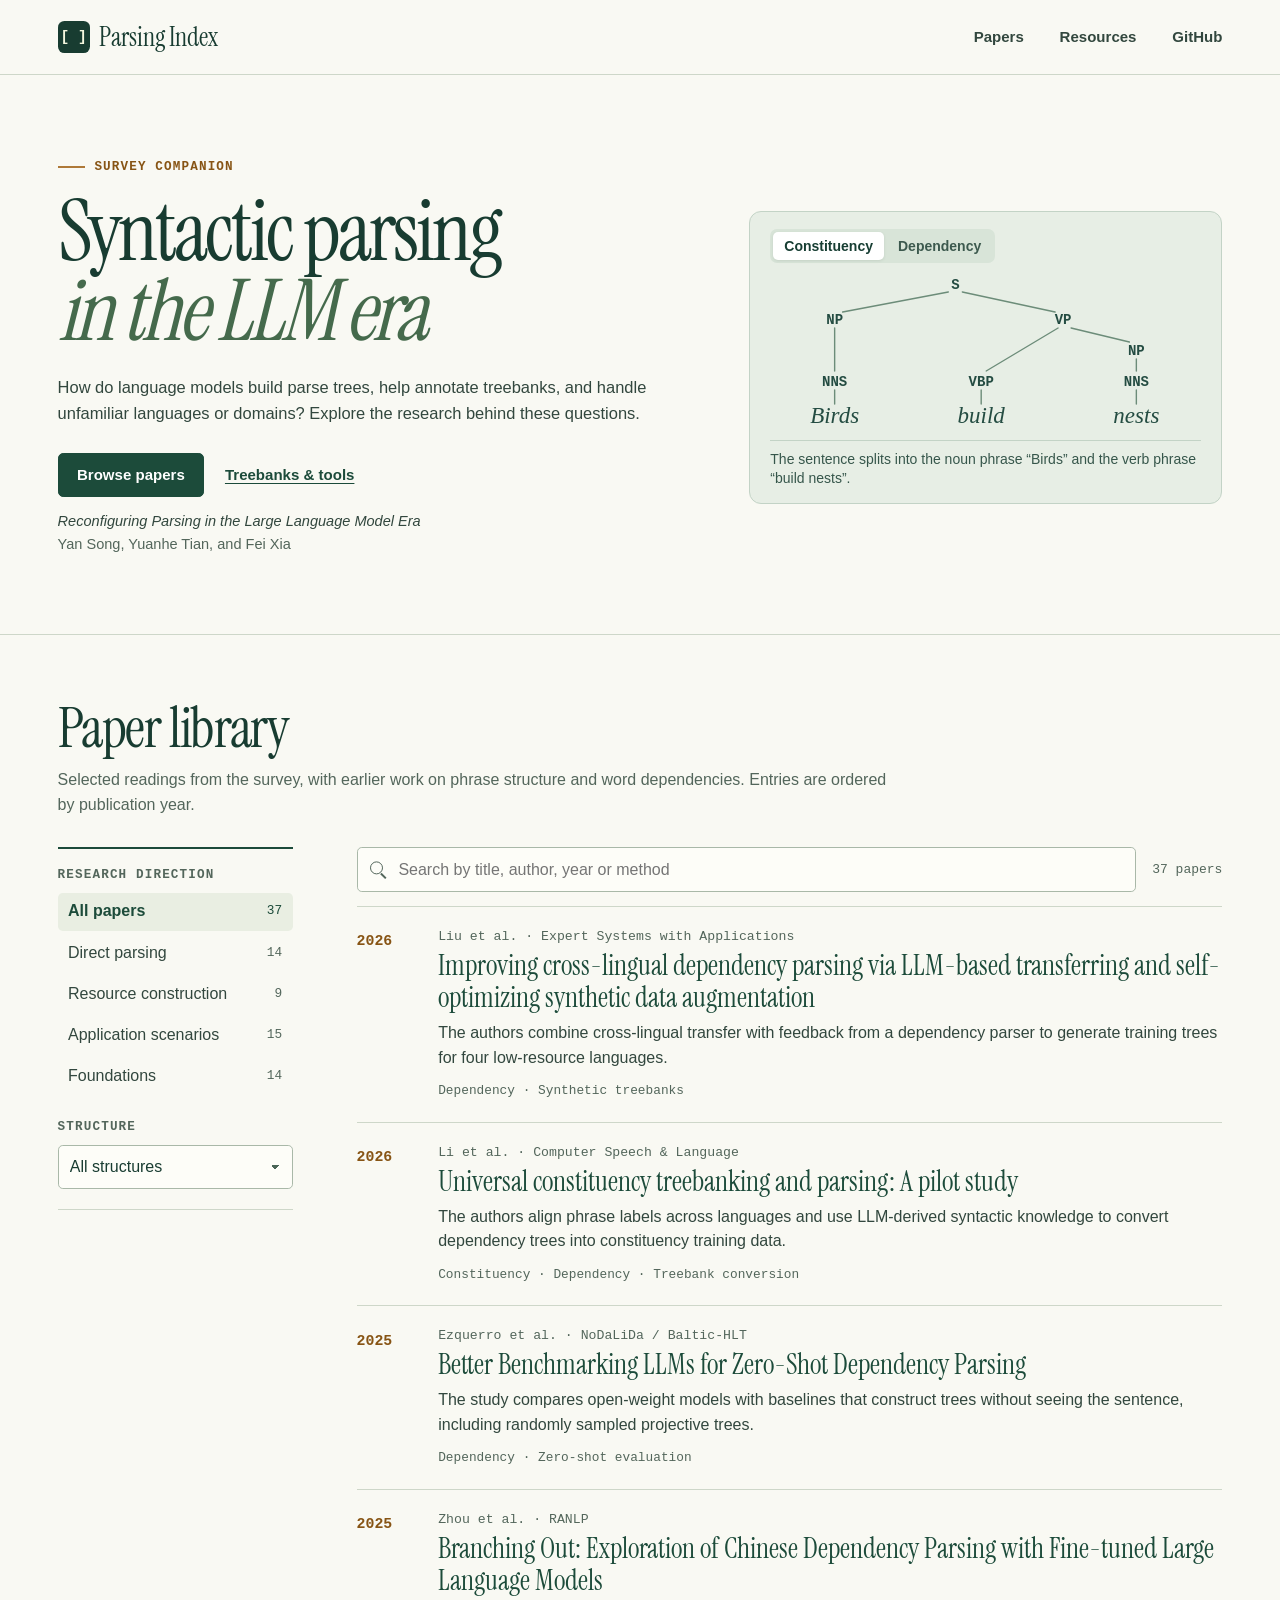
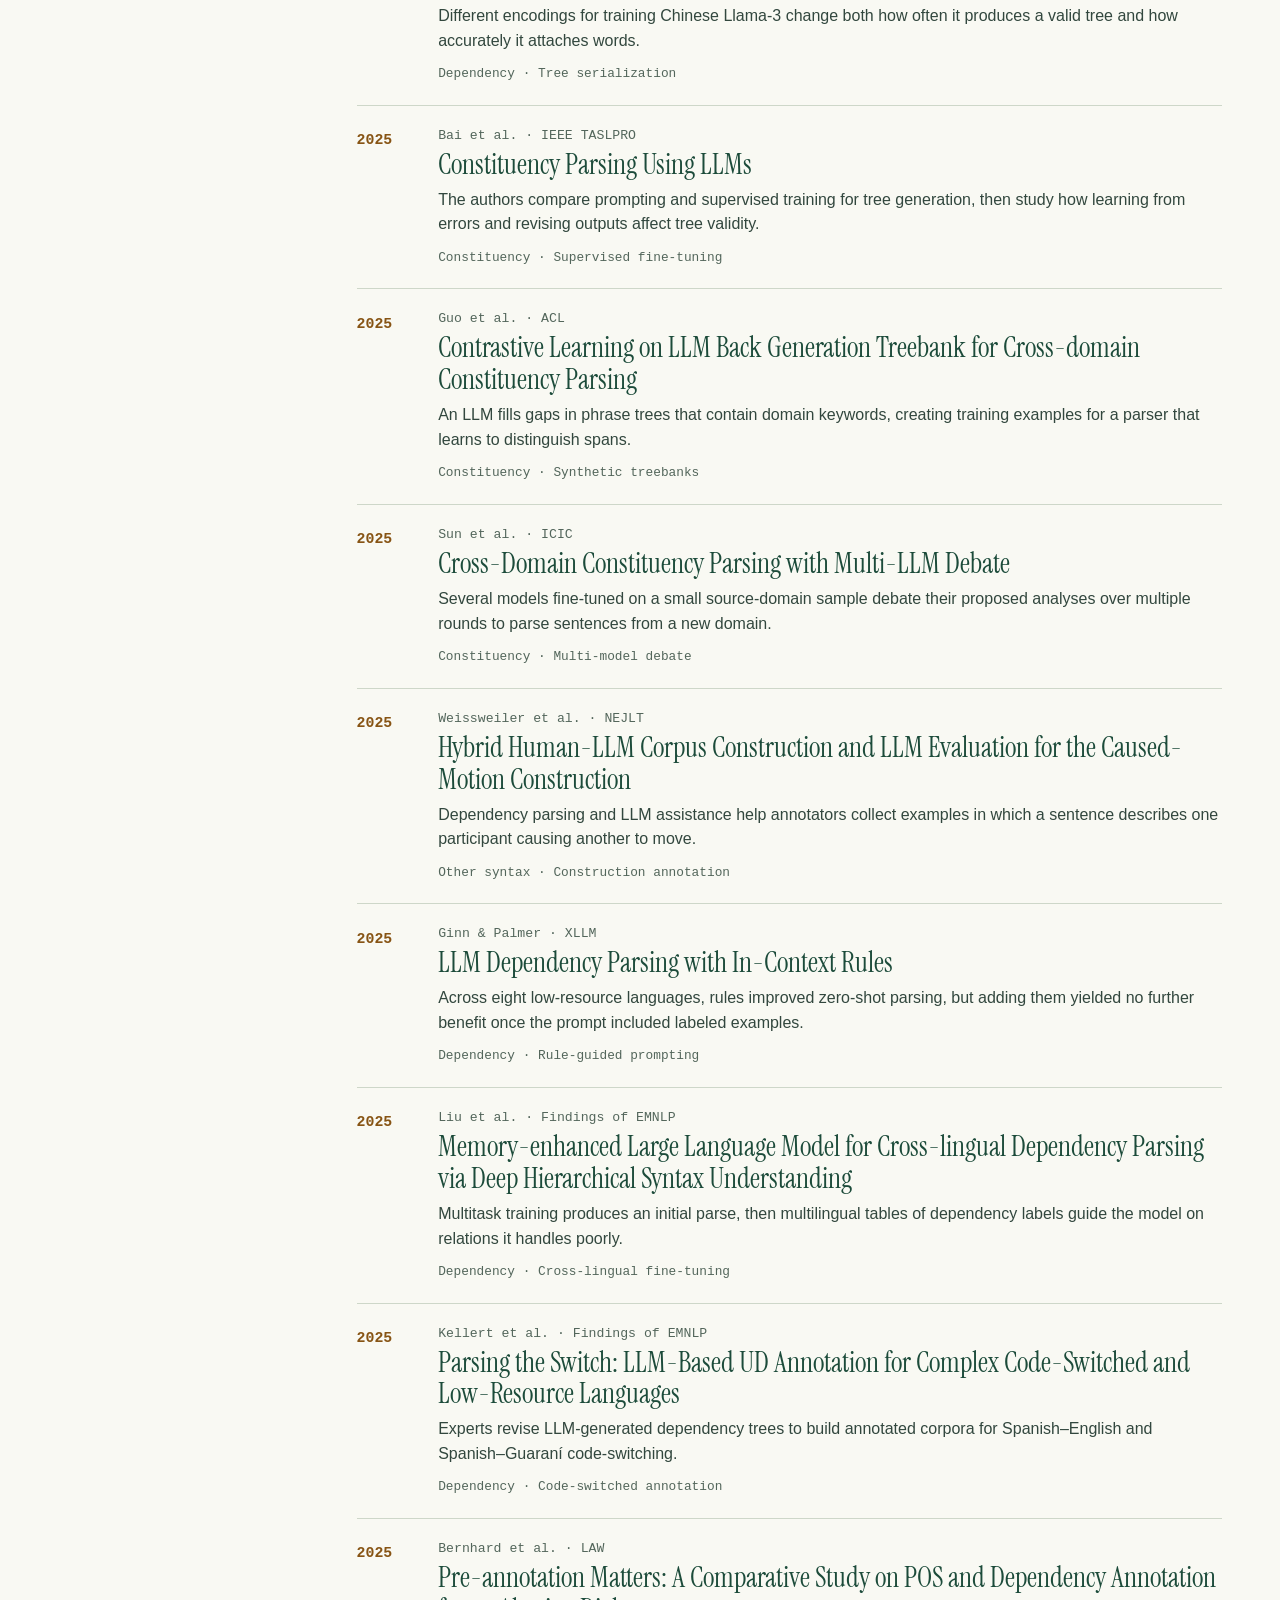
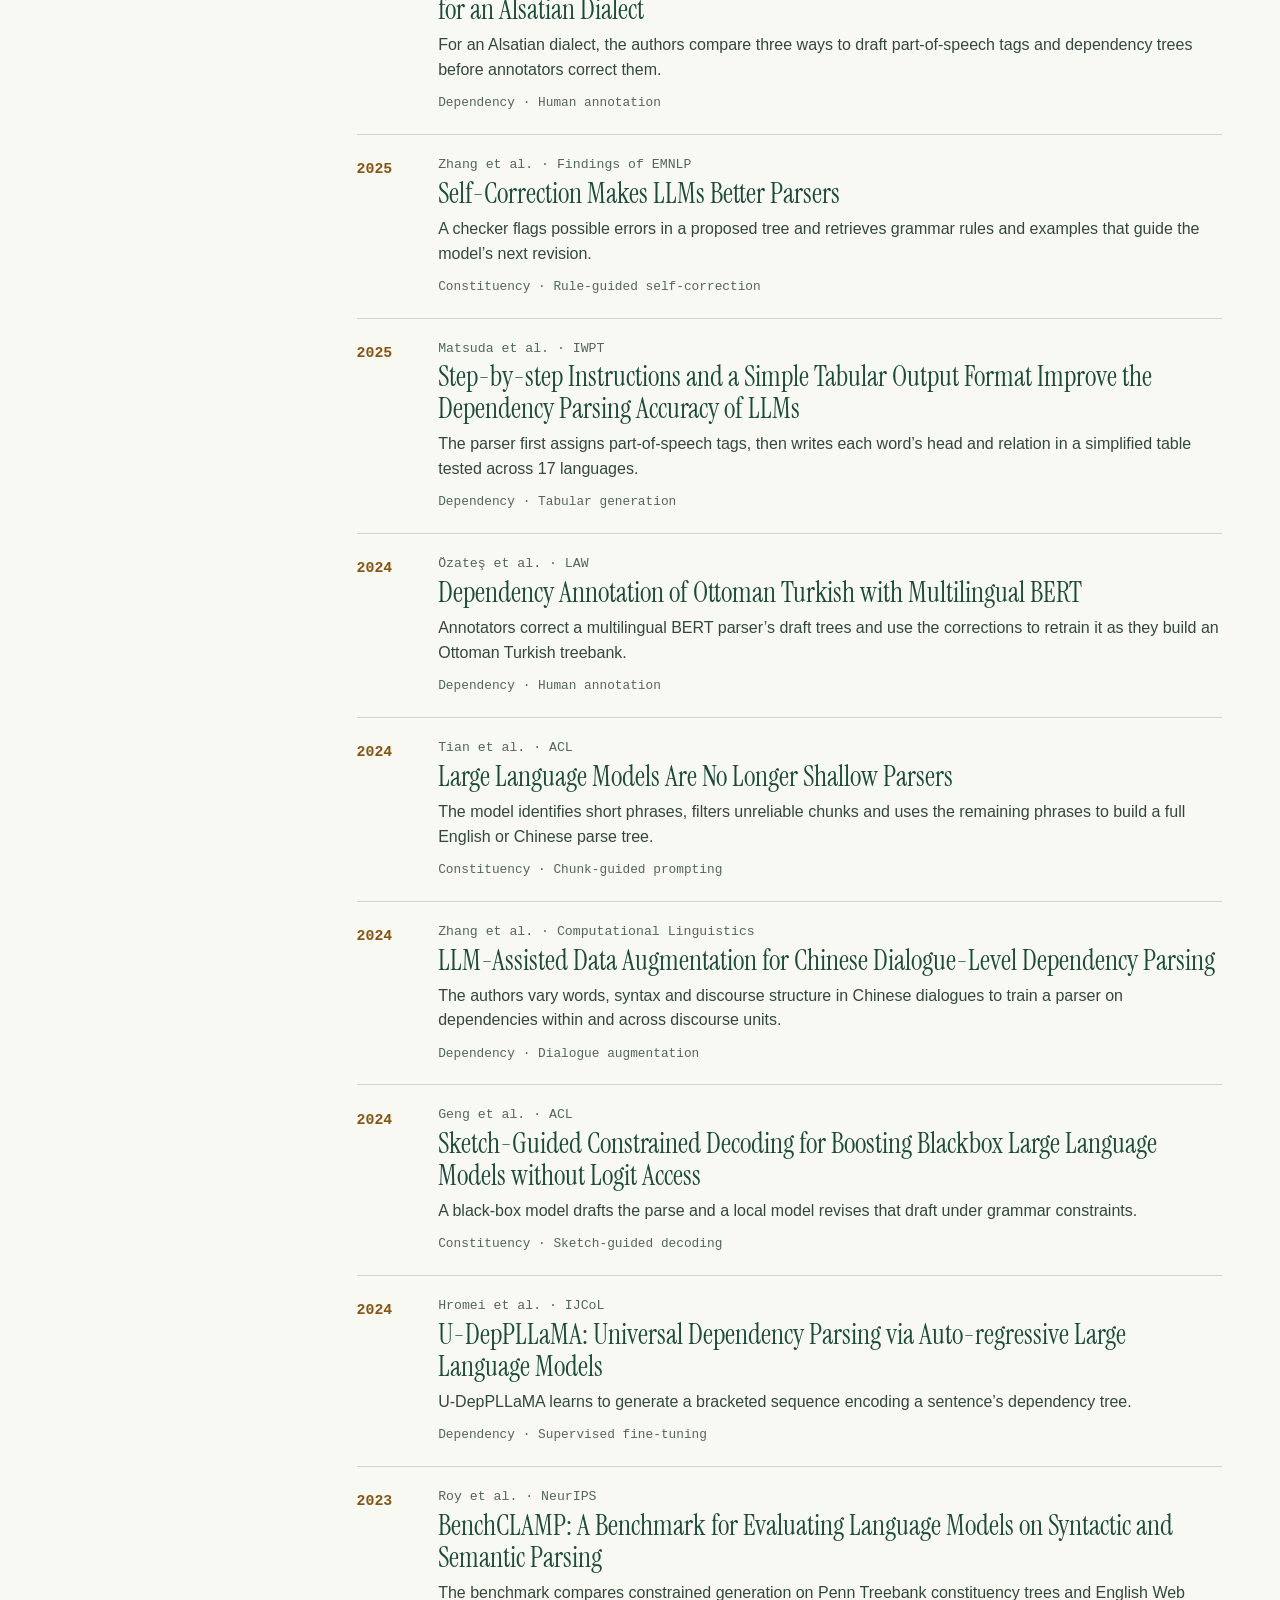
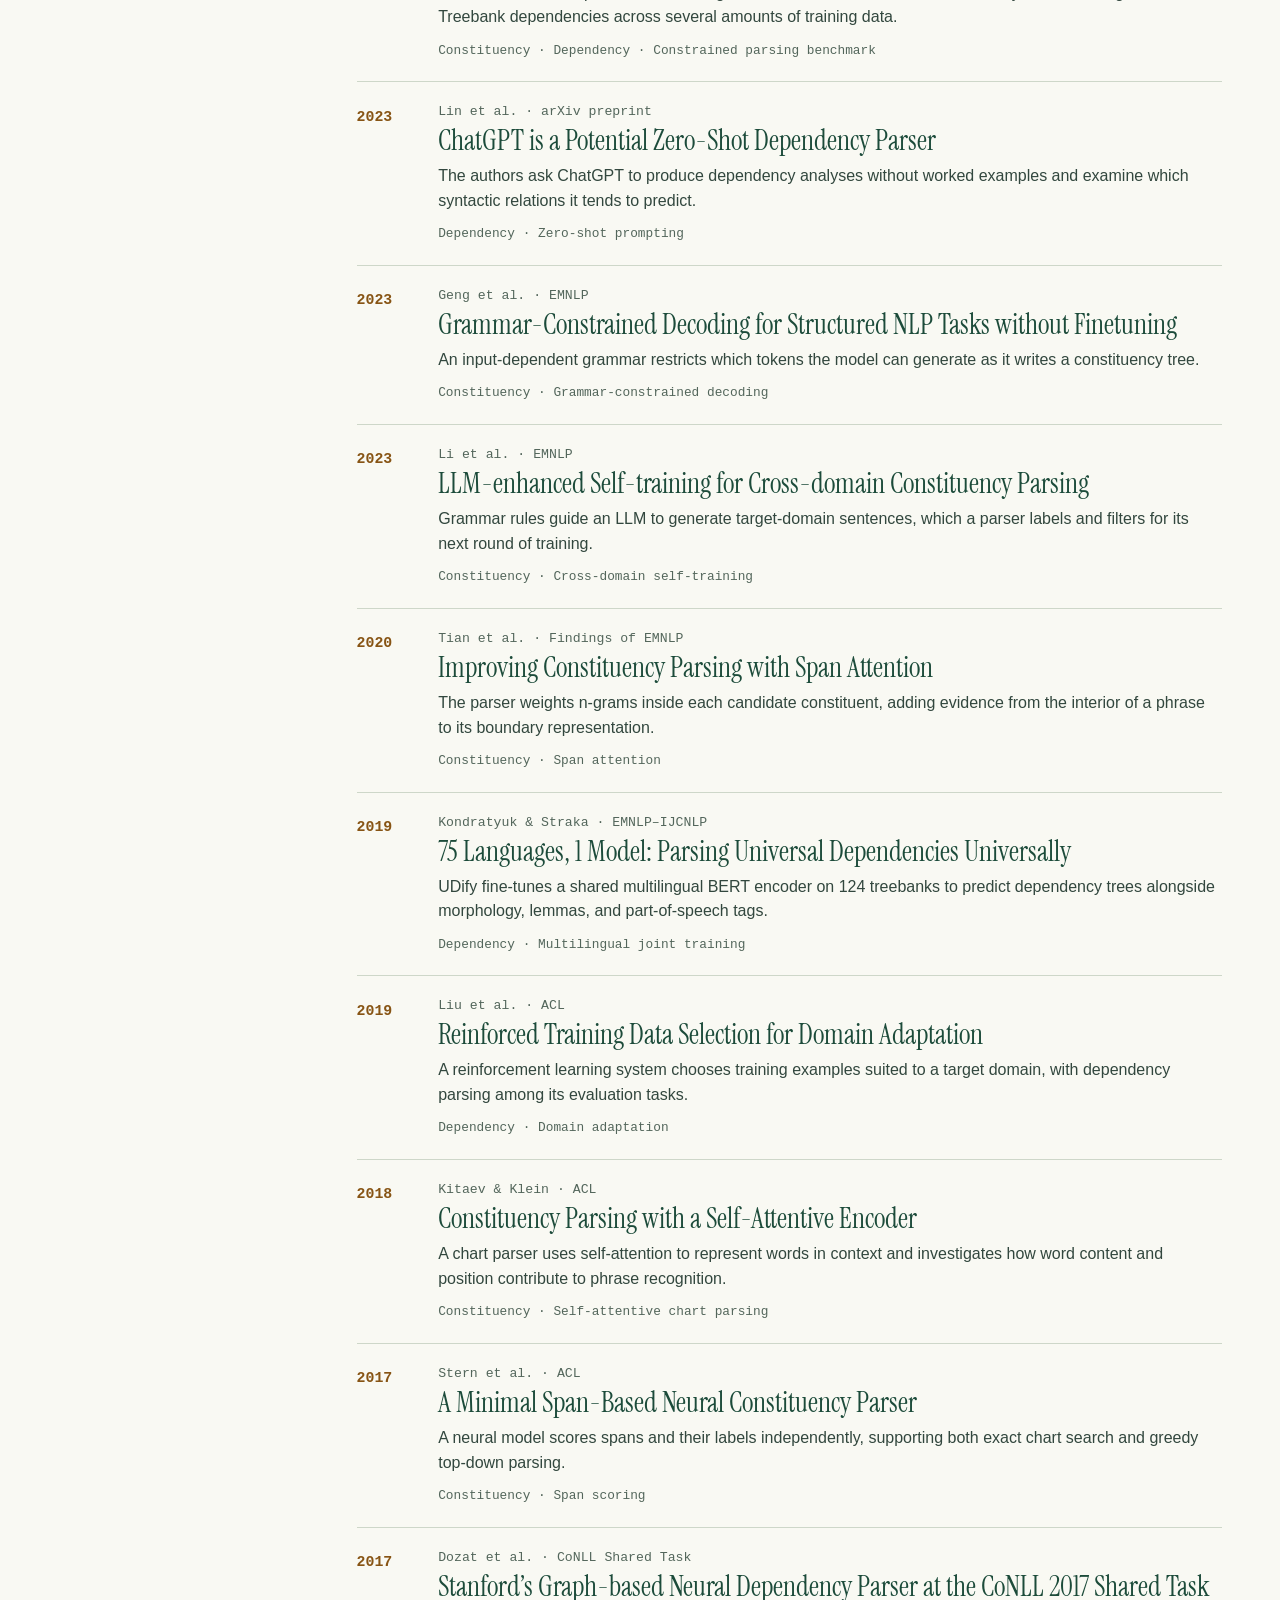
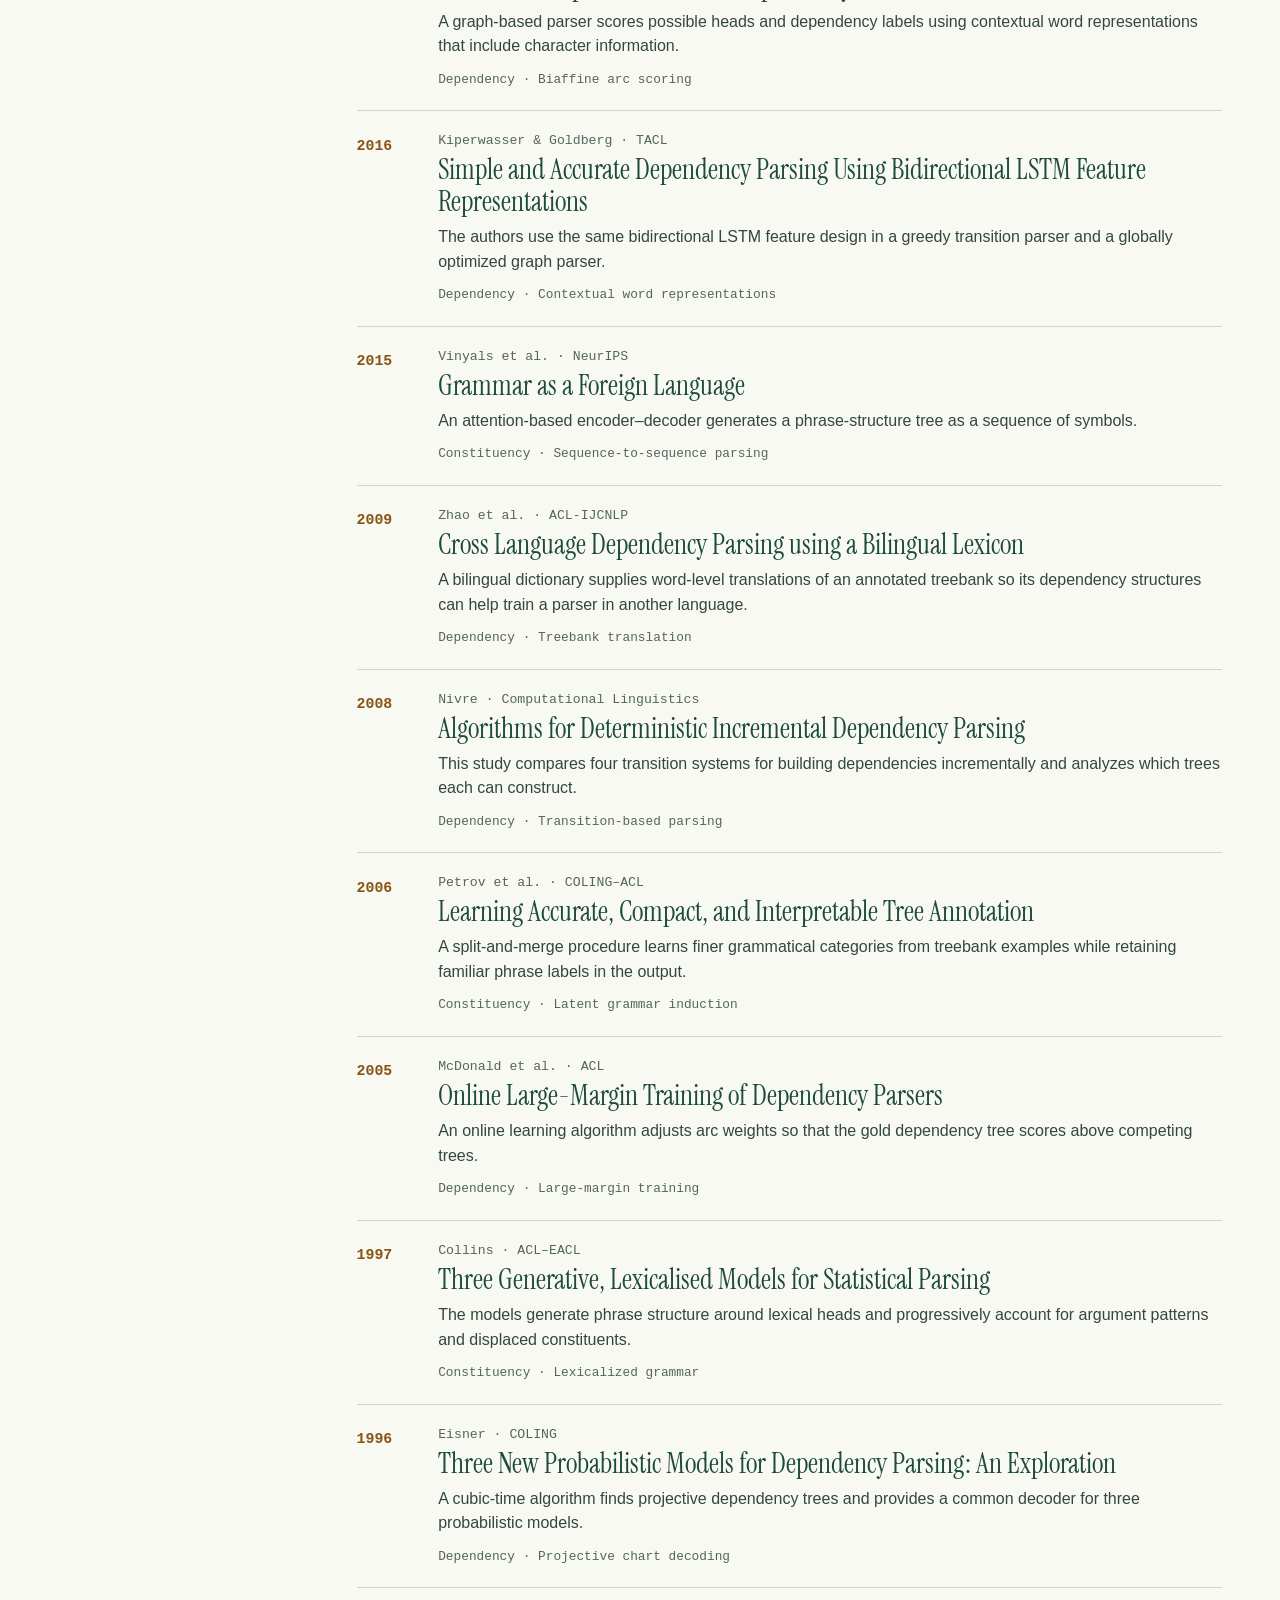
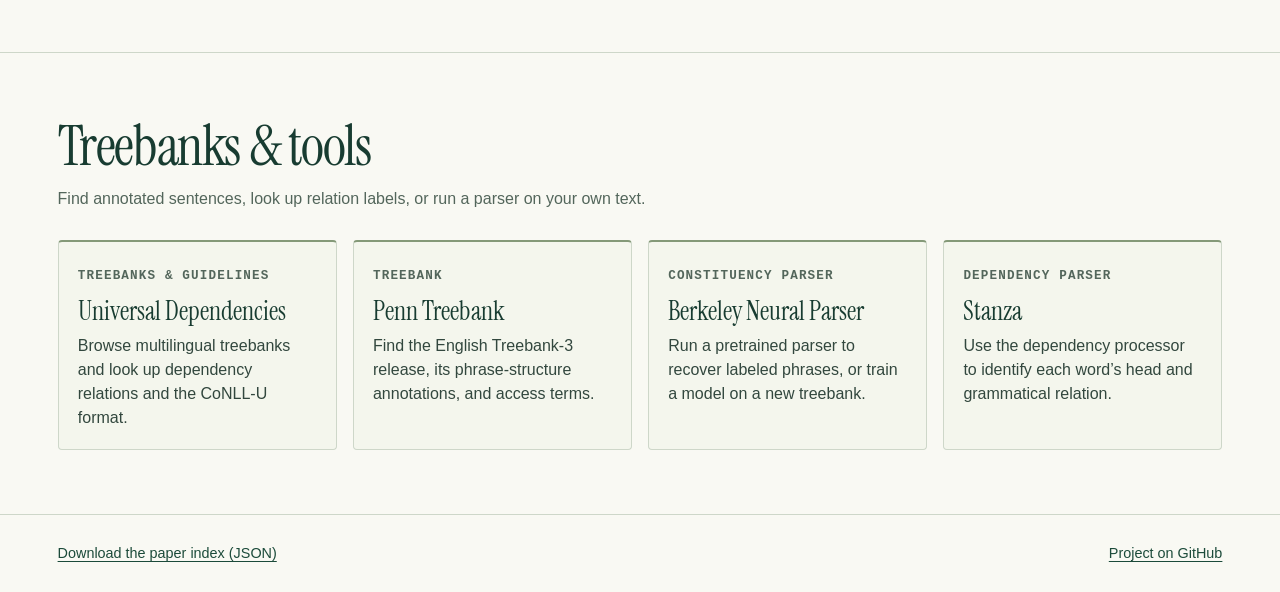
==== index.html @ f16b05dd "Publish the annotated parsing library and interactive tree example" ====
<!doctype html>
<html lang="en">
<head>
  <meta charset="utf-8">
  <meta name="viewport" content="width=device-width, initial-scale=1">
  <meta name="theme-color" content="#f9f9f3">
  <title>Syntactic Parsing in the LLM Era · Parsing Index</title>
  <meta name="description" content="An annotated collection of papers, treebanks and tools for constituency and dependency parsing, accompanying Reconfiguring Parsing in the Large Language Model Era.">
  <link rel="stylesheet" href="site.css">
  <link rel="stylesheet" href="diagram.css">
  <script defer src="library.js"></script>
  <script defer src="diagram.js"></script>
</head>
<body id="top">
  <a class="skip-link" href="#library">Skip to paper library</a>
  <header class="masthead">
    <div class="wrap nav-wrap">
      <a class="brand" href="#top" aria-label="Parsing Index home"><span aria-hidden="true" class="brand-mark">[ ]</span> Parsing Index</a>
      <nav aria-label="Main navigation" class="top-links">
        <a href="#library">Papers</a><a href="#resources">Resources</a><a href="https://github.com/synlp/Parsing">GitHub</a>
      </nav>
    </div>
  </header>
  <main>
    <section class="hero wrap" aria-labelledby="hero-title">
      <div class="hero-copy">
        <p class="eyebrow">Survey companion</p>
        <h1 id="hero-title">Syntactic parsing <em>in the LLM era</em></h1>
        <p class="intro">How do language models build parse trees, help annotate treebanks, and handle unfamiliar languages or domains? Explore the research behind these questions.</p>
        <div class="hero-actions"><a class="primary" href="#library">Browse papers</a><a class="secondary" href="#resources">Treebanks &amp; tools</a></div>
        <p class="survey-credit"><em>Reconfiguring Parsing in the Large Language Model Era</em><br>Yan Song, Yuanhe Tian, and Fei Xia</p>
      </div>
      <div class="hero-figure"><figure class="syntax-figure" aria-label="Two parses of Birds build nests" data-syntax-figure>
  <div class="syntax-figure__choices" role="group" aria-label="Choose a parse representation">
    <button type="button" data-parse="constituency" aria-pressed="true">Constituency</button>
    <button type="button" data-parse="dependency" aria-pressed="false">Dependency</button>
  </div>
  <canvas class="syntax-figure__canvas" role="img" aria-label="Phrase structure tree of Birds build nests" aria-describedby="syntax-caption">
    Birds forms the subject noun phrase. Build and the noun phrase nests form the verb phrase.
  </canvas>
  <figcaption id="syntax-caption" aria-live="polite">The sentence splits into the noun phrase “Birds” and the verb phrase “build nests”.</figcaption>
</figure>
</div>
    </section>
    <section class="library" id="library" aria-labelledby="library-title">
      <div class="wrap">
        <div class="section-title"><h2 id="library-title">Paper library</h2><p>Selected readings from the survey, with earlier work on phrase structure and word dependencies. Entries are ordered by publication year.</p></div>
        <div class="catalog-layout">
          <aside class="controls" aria-label="Paper filters" data-enhanced hidden>
            <div class="filter-group">
              <span id="topic-label" class="filter-label">Research direction</span>
              <div class="topic-buttons" role="group" aria-labelledby="topic-label">
                <button type="button" data-topic="" aria-pressed="true">All papers <span>37</span></button>
                <button type="button" data-topic="Direct parsing" aria-pressed="false">Direct parsing <span></span></button>
                <button type="button" data-topic="Resource construction" aria-pressed="false">Resource construction <span></span></button>
                <button type="button" data-topic="Application scenarios" aria-pressed="false">Application scenarios <span></span></button>
                <button type="button" data-topic="Foundations" aria-pressed="false">Foundations <span></span></button>
              </div>
            </div>
            <div class="filter-group">
              <label class="filter-label" for="tree-type">Structure</label>
              <select class="filter-select" id="tree-type"><option value="">All structures</option><option>Constituency</option><option>Dependency</option><option>Other syntax</option></select>
            </div>
          </aside>
          <div class="results">
            <div class="results-toolbar">
              <div class="search-box" data-enhanced hidden><label for="search" class="sr-only">Search the paper library</label><input type="search" id="search" placeholder="Search by title, author, year or method" autocomplete="off"></div>
              <span class="result-count" id="result-count" role="status">37 papers</span>
            </div>
            <div id="records"><article class="record" data-topics="Resource construction|Application scenarios" data-types="Dependency">
  <div class="record-year">2026</div>
  <div class="record-body">
    <p class="record-meta">Liu et al. · Expert Systems with Applications</p>
    <h3><a href="https://doi.org/10.1016/j.eswa.2026.131600">Improving cross-lingual dependency parsing via LLM-based transferring and self-optimizing synthetic data augmentation</a></h3>
    <p class="record-note">The authors combine cross-lingual transfer with feedback from a dependency parser to generate training trees for four low-resource languages.</p>
    <p class="record-tags">Dependency · Synthetic treebanks</p>
  </div>
</article>
<article class="record" data-topics="Resource construction|Application scenarios" data-types="Constituency|Dependency">
  <div class="record-year">2026</div>
  <div class="record-body">
    <p class="record-meta">Li et al. · Computer Speech &amp; Language</p>
    <h3><a href="https://doi.org/10.1016/j.csl.2025.101826">Universal constituency treebanking and parsing: A pilot study</a></h3>
    <p class="record-note">The authors align phrase labels across languages and use LLM-derived syntactic knowledge to convert dependency trees into constituency training data.</p>
    <p class="record-tags">Constituency · Dependency · Treebank conversion</p>
  </div>
</article>
<article class="record" data-topics="Direct parsing" data-types="Dependency">
  <div class="record-year">2025</div>
  <div class="record-body">
    <p class="record-meta">Ezquerro et al. · NoDaLiDa / Baltic-HLT</p>
    <h3><a href="https://aclanthology.org/2025.nodalida-1.13/">Better Benchmarking LLMs for Zero-Shot Dependency Parsing</a></h3>
    <p class="record-note">The study compares open-weight models with baselines that construct trees without seeing the sentence, including randomly sampled projective trees.</p>
    <p class="record-tags">Dependency · Zero-shot evaluation</p>
  </div>
</article>
<article class="record" data-topics="Direct parsing|Application scenarios" data-types="Dependency">
  <div class="record-year">2025</div>
  <div class="record-body">
    <p class="record-meta">Zhou et al. · RANLP</p>
    <h3><a href="https://aclanthology.org/2025.ranlp-1.166/">Branching Out: Exploration of Chinese Dependency Parsing with Fine-tuned Large Language Models</a></h3>
    <p class="record-note">Different encodings for training Chinese Llama-3 change both how often it produces a valid tree and how accurately it attaches words.</p>
    <p class="record-tags">Dependency · Tree serialization</p>
  </div>
</article>
<article class="record" data-topics="Direct parsing" data-types="Constituency">
  <div class="record-year">2025</div>
  <div class="record-body">
    <p class="record-meta">Bai et al. · IEEE TASLPRO</p>
    <h3><a href="https://ieeexplore.ieee.org/document/11130901/">Constituency Parsing Using LLMs</a></h3>
    <p class="record-note">The authors compare prompting and supervised training for tree generation, then study how learning from errors and revising outputs affect tree validity.</p>
    <p class="record-tags">Constituency · Supervised fine-tuning</p>
  </div>
</article>
<article class="record" data-topics="Resource construction|Application scenarios" data-types="Constituency">
  <div class="record-year">2025</div>
  <div class="record-body">
    <p class="record-meta">Guo et al. · ACL</p>
    <h3><a href="https://aclanthology.org/2025.acl-long.1331/">Contrastive Learning on LLM Back Generation Treebank for Cross-domain Constituency Parsing</a></h3>
    <p class="record-note">An LLM fills gaps in phrase trees that contain domain keywords, creating training examples for a parser that learns to distinguish spans.</p>
    <p class="record-tags">Constituency · Synthetic treebanks</p>
  </div>
</article>
<article class="record" data-topics="Direct parsing|Application scenarios" data-types="Constituency">
  <div class="record-year">2025</div>
  <div class="record-body">
    <p class="record-meta">Sun et al. · ICIC</p>
    <h3><a href="https://link.springer.com/chapter/10.1007/978-981-95-0014-7_24">Cross-Domain Constituency Parsing with Multi-LLM Debate</a></h3>
    <p class="record-note">Several models fine-tuned on a small source-domain sample debate their proposed analyses over multiple rounds to parse sentences from a new domain.</p>
    <p class="record-tags">Constituency · Multi-model debate</p>
  </div>
</article>
<article class="record" data-topics="Resource construction" data-types="Other syntax">
  <div class="record-year">2025</div>
  <div class="record-body">
    <p class="record-meta">Weissweiler et al. · NEJLT</p>
    <h3><a href="https://nejlt.ep.liu.se/article/view/5256">Hybrid Human-LLM Corpus Construction and LLM Evaluation for the Caused-Motion Construction</a></h3>
    <p class="record-note">Dependency parsing and LLM assistance help annotators collect examples in which a sentence describes one participant causing another to move.</p>
    <p class="record-tags">Other syntax · Construction annotation</p>
  </div>
</article>
<article class="record" data-topics="Direct parsing|Application scenarios" data-types="Dependency">
  <div class="record-year">2025</div>
  <div class="record-body">
    <p class="record-meta">Ginn &amp; Palmer · XLLM</p>
    <h3><a href="https://aclanthology.org/2025.xllm-1.17/">LLM Dependency Parsing with In-Context Rules</a></h3>
    <p class="record-note">Across eight low-resource languages, rules improved zero-shot parsing, but adding them yielded no further benefit once the prompt included labeled examples.</p>
    <p class="record-tags">Dependency · Rule-guided prompting</p>
  </div>
</article>
<article class="record" data-topics="Direct parsing|Application scenarios" data-types="Dependency">
  <div class="record-year">2025</div>
  <div class="record-body">
    <p class="record-meta">Liu et al. · Findings of EMNLP</p>
    <h3><a href="https://aclanthology.org/2025.findings-emnlp.101/">Memory-enhanced Large Language Model for Cross-lingual Dependency Parsing via Deep Hierarchical Syntax Understanding</a></h3>
    <p class="record-note">Multitask training produces an initial parse, then multilingual tables of dependency labels guide the model on relations it handles poorly.</p>
    <p class="record-tags">Dependency · Cross-lingual fine-tuning</p>
  </div>
</article>
<article class="record" data-topics="Resource construction|Application scenarios" data-types="Dependency">
  <div class="record-year">2025</div>
  <div class="record-body">
    <p class="record-meta">Kellert et al. · Findings of EMNLP</p>
    <h3><a href="https://aclanthology.org/2025.findings-emnlp.863/">Parsing the Switch: LLM-Based UD Annotation for Complex Code-Switched and Low-Resource Languages</a></h3>
    <p class="record-note">Experts revise LLM-generated dependency trees to build annotated corpora for Spanish–English and Spanish–Guaraní code-switching.</p>
    <p class="record-tags">Dependency · Code-switched annotation</p>
  </div>
</article>
<article class="record" data-topics="Resource construction|Application scenarios" data-types="Dependency">
  <div class="record-year">2025</div>
  <div class="record-body">
    <p class="record-meta">Bernhard et al. · LAW</p>
    <h3><a href="https://aclanthology.org/2025.law-1.14/">Pre-annotation Matters: A Comparative Study on POS and Dependency Annotation for an Alsatian Dialect</a></h3>
    <p class="record-note">For an Alsatian dialect, the authors compare three ways to draft part-of-speech tags and dependency trees before annotators correct them.</p>
    <p class="record-tags">Dependency · Human annotation</p>
  </div>
</article>
<article class="record" data-topics="Direct parsing|Application scenarios" data-types="Constituency">
  <div class="record-year">2025</div>
  <div class="record-body">
    <p class="record-meta">Zhang et al. · Findings of EMNLP</p>
    <h3><a href="https://aclanthology.org/2025.findings-emnlp.357/">Self-Correction Makes LLMs Better Parsers</a></h3>
    <p class="record-note">A checker flags possible errors in a proposed tree and retrieves grammar rules and examples that guide the model’s next revision.</p>
    <p class="record-tags">Constituency · Rule-guided self-correction</p>
  </div>
</article>
<article class="record" data-topics="Direct parsing" data-types="Dependency">
  <div class="record-year">2025</div>
  <div class="record-body">
    <p class="record-meta">Matsuda et al. · IWPT</p>
    <h3><a href="https://aclanthology.org/2025.iwpt-1.2/">Step-by-step Instructions and a Simple Tabular Output Format Improve the Dependency Parsing Accuracy of LLMs</a></h3>
    <p class="record-note">The parser first assigns part-of-speech tags, then writes each word’s head and relation in a simplified table tested across 17 languages.</p>
    <p class="record-tags">Dependency · Tabular generation</p>
  </div>
</article>
<article class="record" data-topics="Resource construction|Application scenarios" data-types="Dependency">
  <div class="record-year">2024</div>
  <div class="record-body">
    <p class="record-meta">Özateş et al. · LAW</p>
    <h3><a href="https://aclanthology.org/2024.law-1.18/">Dependency Annotation of Ottoman Turkish with Multilingual BERT</a></h3>
    <p class="record-note">Annotators correct a multilingual BERT parser’s draft trees and use the corrections to retrain it as they build an Ottoman Turkish treebank.</p>
    <p class="record-tags">Dependency · Human annotation</p>
  </div>
</article>
<article class="record" data-topics="Direct parsing" data-types="Constituency">
  <div class="record-year">2024</div>
  <div class="record-body">
    <p class="record-meta">Tian et al. · ACL</p>
    <h3><a href="https://aclanthology.org/2024.acl-long.384/">Large Language Models Are No Longer Shallow Parsers</a></h3>
    <p class="record-note">The model identifies short phrases, filters unreliable chunks and uses the remaining phrases to build a full English or Chinese parse tree.</p>
    <p class="record-tags">Constituency · Chunk-guided prompting</p>
  </div>
</article>
<article class="record" data-topics="Resource construction|Application scenarios" data-types="Dependency">
  <div class="record-year">2024</div>
  <div class="record-body">
    <p class="record-meta">Zhang et al. · Computational Linguistics</p>
    <h3><a href="https://aclanthology.org/2024.cl-3.2/">LLM-Assisted Data Augmentation for Chinese Dialogue-Level Dependency Parsing</a></h3>
    <p class="record-note">The authors vary words, syntax and discourse structure in Chinese dialogues to train a parser on dependencies within and across discourse units.</p>
    <p class="record-tags">Dependency · Dialogue augmentation</p>
  </div>
</article>
<article class="record" data-topics="Direct parsing" data-types="Constituency">
  <div class="record-year">2024</div>
  <div class="record-body">
    <p class="record-meta">Geng et al. · ACL</p>
    <h3><a href="https://aclanthology.org/2024.acl-short.23/">Sketch-Guided Constrained Decoding for Boosting Blackbox Large Language Models without Logit Access</a></h3>
    <p class="record-note">A black-box model drafts the parse and a local model revises that draft under grammar constraints.</p>
    <p class="record-tags">Constituency · Sketch-guided decoding</p>
  </div>
</article>
<article class="record" data-topics="Direct parsing" data-types="Dependency">
  <div class="record-year">2024</div>
  <div class="record-body">
    <p class="record-meta">Hromei et al. · IJCoL</p>
    <h3><a href="https://doi.org/10.4000/125nm">U-DepPLLaMA: Universal Dependency Parsing via Auto-regressive Large Language Models</a></h3>
    <p class="record-note">U-DepPLLaMA learns to generate a bracketed sequence encoding a sentence’s dependency tree.</p>
    <p class="record-tags">Dependency · Supervised fine-tuning</p>
  </div>
</article>
<article class="record" data-topics="Direct parsing" data-types="Constituency|Dependency">
  <div class="record-year">2023</div>
  <div class="record-body">
    <p class="record-meta">Roy et al. · NeurIPS</p>
    <h3><a href="https://proceedings.neurips.cc/paper_files/paper/2023/hash/9c1535a02f0ce079433344e14d910597-Abstract-Datasets_and_Benchmarks.html">BenchCLAMP: A Benchmark for Evaluating Language Models on Syntactic and Semantic Parsing</a></h3>
    <p class="record-note">The benchmark compares constrained generation on Penn Treebank constituency trees and English Web Treebank dependencies across several amounts of training data.</p>
    <p class="record-tags">Constituency · Dependency · Constrained parsing benchmark</p>
  </div>
</article>
<article class="record" data-topics="Direct parsing" data-types="Dependency">
  <div class="record-year">2023</div>
  <div class="record-body">
    <p class="record-meta">Lin et al. · arXiv preprint</p>
    <h3><a href="https://arxiv.org/abs/2310.16654">ChatGPT is a Potential Zero-Shot Dependency Parser</a></h3>
    <p class="record-note">The authors ask ChatGPT to produce dependency analyses without worked examples and examine which syntactic relations it tends to predict.</p>
    <p class="record-tags">Dependency · Zero-shot prompting</p>
  </div>
</article>
<article class="record" data-topics="Direct parsing" data-types="Constituency">
  <div class="record-year">2023</div>
  <div class="record-body">
    <p class="record-meta">Geng et al. · EMNLP</p>
    <h3><a href="https://aclanthology.org/2023.emnlp-main.674/">Grammar-Constrained Decoding for Structured NLP Tasks without Finetuning</a></h3>
    <p class="record-note">An input-dependent grammar restricts which tokens the model can generate as it writes a constituency tree.</p>
    <p class="record-tags">Constituency · Grammar-constrained decoding</p>
  </div>
</article>
<article class="record" data-topics="Resource construction|Application scenarios" data-types="Constituency">
  <div class="record-year">2023</div>
  <div class="record-body">
    <p class="record-meta">Li et al. · EMNLP</p>
    <h3><a href="https://aclanthology.org/2023.emnlp-main.508/">LLM-enhanced Self-training for Cross-domain Constituency Parsing</a></h3>
    <p class="record-note">Grammar rules guide an LLM to generate target-domain sentences, which a parser labels and filters for its next round of training.</p>
    <p class="record-tags">Constituency · Cross-domain self-training</p>
  </div>
</article>
<article class="record" data-topics="Foundations" data-types="Constituency">
  <div class="record-year">2020</div>
  <div class="record-body">
    <p class="record-meta">Tian et al. · Findings of EMNLP</p>
    <h3><a href="https://aclanthology.org/2020.findings-emnlp.153/">Improving Constituency Parsing with Span Attention</a></h3>
    <p class="record-note">The parser weights n-grams inside each candidate constituent, adding evidence from the interior of a phrase to its boundary representation.</p>
    <p class="record-tags">Constituency · Span attention</p>
  </div>
</article>
<article class="record" data-topics="Foundations" data-types="Dependency">
  <div class="record-year">2019</div>
  <div class="record-body">
    <p class="record-meta">Kondratyuk &amp; Straka · EMNLP–IJCNLP</p>
    <h3><a href="https://aclanthology.org/D19-1279/">75 Languages, 1 Model: Parsing Universal Dependencies Universally</a></h3>
    <p class="record-note">UDify fine-tunes a shared multilingual BERT encoder on 124 treebanks to predict dependency trees alongside morphology, lemmas, and part-of-speech tags.</p>
    <p class="record-tags">Dependency · Multilingual joint training</p>
  </div>
</article>
<article class="record" data-topics="Foundations|Application scenarios" data-types="Dependency">
  <div class="record-year">2019</div>
  <div class="record-body">
    <p class="record-meta">Liu et al. · ACL</p>
    <h3><a href="https://aclanthology.org/P19-1189/">Reinforced Training Data Selection for Domain Adaptation</a></h3>
    <p class="record-note">A reinforcement learning system chooses training examples suited to a target domain, with dependency parsing among its evaluation tasks.</p>
    <p class="record-tags">Dependency · Domain adaptation</p>
  </div>
</article>
<article class="record" data-topics="Foundations" data-types="Constituency">
  <div class="record-year">2018</div>
  <div class="record-body">
    <p class="record-meta">Kitaev &amp; Klein · ACL</p>
    <h3><a href="https://aclanthology.org/P18-1249/">Constituency Parsing with a Self-Attentive Encoder</a></h3>
    <p class="record-note">A chart parser uses self-attention to represent words in context and investigates how word content and position contribute to phrase recognition.</p>
    <p class="record-tags">Constituency · Self-attentive chart parsing</p>
  </div>
</article>
<article class="record" data-topics="Foundations" data-types="Constituency">
  <div class="record-year">2017</div>
  <div class="record-body">
    <p class="record-meta">Stern et al. · ACL</p>
    <h3><a href="https://aclanthology.org/P17-1076/">A Minimal Span-Based Neural Constituency Parser</a></h3>
    <p class="record-note">A neural model scores spans and their labels independently, supporting both exact chart search and greedy top-down parsing.</p>
    <p class="record-tags">Constituency · Span scoring</p>
  </div>
</article>
<article class="record" data-topics="Foundations" data-types="Dependency">
  <div class="record-year">2017</div>
  <div class="record-body">
    <p class="record-meta">Dozat et al. · CoNLL Shared Task</p>
    <h3><a href="https://aclanthology.org/K17-3002/">Stanford’s Graph-based Neural Dependency Parser at the CoNLL 2017 Shared Task</a></h3>
    <p class="record-note">A graph-based parser scores possible heads and dependency labels using contextual word representations that include character information.</p>
    <p class="record-tags">Dependency · Biaffine arc scoring</p>
  </div>
</article>
<article class="record" data-topics="Foundations" data-types="Dependency">
  <div class="record-year">2016</div>
  <div class="record-body">
    <p class="record-meta">Kiperwasser &amp; Goldberg · TACL</p>
    <h3><a href="https://aclanthology.org/Q16-1023/">Simple and Accurate Dependency Parsing Using Bidirectional LSTM Feature Representations</a></h3>
    <p class="record-note">The authors use the same bidirectional LSTM feature design in a greedy transition parser and a globally optimized graph parser.</p>
    <p class="record-tags">Dependency · Contextual word representations</p>
  </div>
</article>
<article class="record" data-topics="Foundations" data-types="Constituency">
  <div class="record-year">2015</div>
  <div class="record-body">
    <p class="record-meta">Vinyals et al. · NeurIPS</p>
    <h3><a href="https://proceedings.neurips.cc/paper/2015/hash/277281aada22045c03945dcb2ca6f2ec-Abstract.html">Grammar as a Foreign Language</a></h3>
    <p class="record-note">An attention-based encoder–decoder generates a phrase-structure tree as a sequence of symbols.</p>
    <p class="record-tags">Constituency · Sequence-to-sequence parsing</p>
  </div>
</article>
<article class="record" data-topics="Foundations|Application scenarios" data-types="Dependency">
  <div class="record-year">2009</div>
  <div class="record-body">
    <p class="record-meta">Zhao et al. · ACL-IJCNLP</p>
    <h3><a href="https://aclanthology.org/P09-1007/">Cross Language Dependency Parsing using a Bilingual Lexicon</a></h3>
    <p class="record-note">A bilingual dictionary supplies word-level translations of an annotated treebank so its dependency structures can help train a parser in another language.</p>
    <p class="record-tags">Dependency · Treebank translation</p>
  </div>
</article>
<article class="record" data-topics="Foundations" data-types="Dependency">
  <div class="record-year">2008</div>
  <div class="record-body">
    <p class="record-meta">Nivre · Computational Linguistics</p>
    <h3><a href="https://aclanthology.org/J08-4003/">Algorithms for Deterministic Incremental Dependency Parsing</a></h3>
    <p class="record-note">This study compares four transition systems for building dependencies incrementally and analyzes which trees each can construct.</p>
    <p class="record-tags">Dependency · Transition-based parsing</p>
  </div>
</article>
<article class="record" data-topics="Foundations" data-types="Constituency">
  <div class="record-year">2006</div>
  <div class="record-body">
    <p class="record-meta">Petrov et al. · COLING–ACL</p>
    <h3><a href="https://aclanthology.org/P06-1055/">Learning Accurate, Compact, and Interpretable Tree Annotation</a></h3>
    <p class="record-note">A split-and-merge procedure learns finer grammatical categories from treebank examples while retaining familiar phrase labels in the output.</p>
    <p class="record-tags">Constituency · Latent grammar induction</p>
  </div>
</article>
<article class="record" data-topics="Foundations" data-types="Dependency">
  <div class="record-year">2005</div>
  <div class="record-body">
    <p class="record-meta">McDonald et al. · ACL</p>
    <h3><a href="https://aclanthology.org/P05-1012/">Online Large-Margin Training of Dependency Parsers</a></h3>
    <p class="record-note">An online learning algorithm adjusts arc weights so that the gold dependency tree scores above competing trees.</p>
    <p class="record-tags">Dependency · Large-margin training</p>
  </div>
</article>
<article class="record" data-topics="Foundations" data-types="Constituency">
  <div class="record-year">1997</div>
  <div class="record-body">
    <p class="record-meta">Collins · ACL–EACL</p>
    <h3><a href="https://aclanthology.org/P97-1003/">Three Generative, Lexicalised Models for Statistical Parsing</a></h3>
    <p class="record-note">The models generate phrase structure around lexical heads and progressively account for argument patterns and displaced constituents.</p>
    <p class="record-tags">Constituency · Lexicalized grammar</p>
  </div>
</article>
<article class="record" data-topics="Foundations" data-types="Dependency">
  <div class="record-year">1996</div>
  <div class="record-body">
    <p class="record-meta">Eisner · COLING</p>
    <h3><a href="https://aclanthology.org/C96-1058/">Three New Probabilistic Models for Dependency Parsing: An Exploration</a></h3>
    <p class="record-note">A cubic-time algorithm finds projective dependency trees and provides a common decoder for three probabilistic models.</p>
    <p class="record-tags">Dependency · Projective chart decoding</p>
  </div>
</article></div>
            <div class="empty" id="empty" hidden><h3>No matching papers</h3><p>Try a different search term or clear the filters.</p><button type="button" class="reset" id="reset">Clear filters</button></div>
          </div>
        </div>
      </div>
    </section>
    <section class="resources" id="resources" aria-labelledby="resources-title">
      <div class="wrap">
        <div class="section-title"><h2 id="resources-title">Treebanks &amp; tools</h2><p>Find annotated sentences, look up relation labels, or run a parser on your own text.</p></div>
        <div class="resource-grid">
          <a class="resource-card" href="https://universaldependencies.org/"><small>Treebanks &amp; guidelines</small><h3>Universal Dependencies</h3><p>Browse multilingual treebanks and look up dependency relations and the CoNLL-U format.</p></a>
          <a class="resource-card" href="https://catalog.ldc.upenn.edu/LDC99T42"><small>Treebank</small><h3>Penn Treebank</h3><p>Find the English Treebank-3 release, its phrase-structure annotations, and access terms.</p></a>
          <a class="resource-card" href="https://github.com/nikitakit/self-attentive-parser"><small>Constituency parser</small><h3>Berkeley Neural Parser</h3><p>Run a pretrained parser to recover labeled phrases, or train a model on a new treebank.</p></a>
          <a class="resource-card" href="https://stanfordnlp.github.io/stanza/depparse.html"><small>Dependency parser</small><h3>Stanza</h3><p>Use the dependency processor to identify each word’s head and grammatical relation.</p></a>
        </div>
      </div>
    </section>
  </main>
  <footer><div class="wrap foot-wrap"><a href="papers.json" download>Download the paper index (JSON)</a><a href="https://github.com/synlp/Parsing">Project on GitHub</a></div></footer>
</body>
</html>
---- site.css ----
@font-face {
  font-family: "Instrument Serif";
  src: url("./assets/InstrumentSerif-Regular.ttf") format("truetype");
  font-style: normal;
  font-weight: 400;
  font-display: swap;
}
:root {
  color-scheme: light;
  --paper: #f9f9f3;
  --ink: #183c31;
  --body: #32473e;
  --muted: #53665b;
  --forest: #1c4b3a;
  --sage: #e9eee2;
  --line: #ced7c9;
  --accent: #875414;
  --serif: "Instrument Serif", Georgia, "Times New Roman", serif;
  --sans: "DM Sans", -apple-system, BlinkMacSystemFont, "Segoe UI", sans-serif;
  --mono: "IBM Plex Mono", ui-monospace, "SFMono-Regular", Consolas, monospace;
}
*, *::before, *::after { box-sizing: border-box; }
html { scroll-behavior: smooth; scroll-padding-top: 1.5rem; }
body {
  margin: 0;
  background: var(--paper);
  color: var(--ink);
  font: 400 1rem/1.6 var(--sans);
  -webkit-font-smoothing: antialiased;
}
a { color: var(--forest); text-decoration-thickness: 1px; text-underline-offset: .2em; }
a:hover { text-decoration-thickness: 2px; }
button, input, select { color: inherit; font: inherit; }
button, select { cursor: pointer; }
:focus-visible { outline: 3px solid #966327; outline-offset: 4px; }
[hidden] { display: none !important; }
.wrap {
  width: min(100% - clamp(2.25rem, 9vw, 8.5rem), 73.75rem);
  margin-inline: auto;
}
.sr-only, .skip-link:not(:focus) {
  position: absolute;
  width: 1px;
  height: 1px;
  margin: -1px;
  padding: 0;
  overflow: hidden;
  clip-path: inset(50%);
  white-space: nowrap;
  border: 0;
}
.skip-link:focus {
  position: fixed;
  z-index: 10;
  inset: .5rem auto auto .75rem;
  padding: .5rem 1rem;
  background: white;
}
.masthead { border-bottom: 1px solid var(--line); }
.nav-wrap, .foot-wrap {
  display: flex;
  align-items: center;
  justify-content: space-between;
  gap: 1.5rem;
}
.nav-wrap { min-height: 4.6rem; }
.brand {
  display: inline-flex;
  align-items: center;
  gap: .6rem;
  color: var(--ink);
  font: 400 1.65rem/1 var(--serif);
  text-decoration: none;
}
.brand-mark {
  display: inline-grid;
  place-items: center;
  flex: none;
  width: 2rem;
  height: 2rem;
  border-radius: .4rem;
  background: var(--ink);
  color: #f5f7df;
  font: 600 .91rem/1 var(--mono);
}
.top-links { display: flex; align-items: center; flex-wrap: wrap; gap: clamp(.8rem, 2.8vw, 2.25rem); }
.top-links a { color: var(--body); font-size: .94rem; font-weight: 550; text-decoration: none; }
.top-links a:hover, .secondary:hover { text-decoration: underline; }
.hero {
  display: grid;
  grid-template-columns: minmax(0, 1.12fr) minmax(0, .88fr);
  align-items: center;
  gap: clamp(2.5rem, 7vw, 6.5rem);
  padding-block: clamp(3rem, 6.5vw, 6.25rem) clamp(3rem, 6vw, 5.75rem);
}
.hero-copy, .hero-figure { min-width: 0; }
.hero-figure { margin: 0; }
.eyebrow, .filter-label, .resource-card small {
  font: 600 .79rem/1.45 var(--mono);
  letter-spacing: .09em;
  text-transform: uppercase;
}
.eyebrow { display: flex; align-items: center; gap: .6rem; color: var(--accent); margin: 0 0 .95rem; }
.eyebrow::before { content: ""; height: 2px; width: 1.7rem; background: #ae7938; }
h1, h2, h3, p { margin: 0; }
.hero h1 {
  margin: 0;
  font: 400 clamp(3.65rem, 6.65vw, 6.2rem)/.94 var(--serif);
  letter-spacing: -.035em;
}
.hero h1 br { display: none; }
.hero h1 em { display: block; font-weight: 400; color: #456a4c; }
.intro {
  max-width: 37rem;
  margin-top: 1.4rem;
  color: var(--body);
  font: 400 clamp(1.03rem, 1.25vw, 1.16rem)/1.6 var(--sans);
}
.survey-credit { max-width: 38rem; margin-top: .85rem; color: var(--muted); font-size: .91rem; }
.survey-credit em { color: var(--body); }
.hero-actions { display: flex; flex-wrap: wrap; align-items: center; gap: .75rem 1.3rem; margin-top: 1.65rem; }
.primary, .secondary, .reset {
  display: inline-flex;
  align-items: center;
  justify-content: center;
  min-height: 2.65rem;
  font-size: .94rem;
  font-weight: 600;
}
.primary {
  padding: .55rem 1.15rem;
  background: var(--forest);
  color: white;
  border: 1px solid var(--forest);
  border-radius: .32rem;
  text-decoration: none;
}
.primary:hover { background: #123b2d; }
.secondary { text-decoration: underline; }
.library, .resources { border-top: 1px solid var(--line); padding-block: clamp(2.6rem, 5vw, 4.75rem); }
.section-title { margin-bottom: 1.8rem; }
.section-title h2 { font: 400 clamp(2.65rem, 4.4vw, 4rem)/1.03 var(--serif); letter-spacing: -.025em; }
.section-title p { max-width: 52rem; margin-top: .65rem; color: var(--muted); }
.catalog-layout { display: grid; grid-template-columns: minmax(11.875rem, 14.6875rem) minmax(0, 1fr); gap: clamp(1.75rem, 5vw, 4.25rem); align-items: start; }
.controls {
  position: sticky;
  top: 1.25rem;
  border-top: 2px solid var(--forest);
  border-bottom: 1px solid var(--line);
  padding: 1.05rem 0 1.25rem;
}
.filter-group + .filter-group { margin-top: 1.4rem; }
.filter-label { display: block; color: var(--muted); margin: 0 0 .55rem; }
.topic-buttons { display: grid; gap: .22rem; }
.topic-buttons button {
  width: 100%;
  display: flex;
  align-items: center;
  justify-content: space-between;
  gap: .5rem;
  border: 0;
  border-radius: .3rem;
  padding: .48rem .65rem;
  background: transparent;
  color: var(--body);
  text-align: left;
  line-height: 1.4;
}
.topic-buttons button span { color: var(--muted); font: 500 .8rem/1 var(--mono); }
.topic-buttons button:hover { background: #f0f2e9; }
.topic-buttons button[aria-pressed="true"] { background: var(--sage); color: var(--forest); font-weight: 650; }
.topic-buttons button[aria-pressed="true"] span { color: var(--forest); }
.filter-select, .filter-select select, .search-box input {
  width: 100%;
  min-width: 0;
  border: 1px solid #a9b8a8;
  border-radius: .3rem;
  background-color: #fdfdf8;
}
select.filter-select, .filter-select select {
  appearance: none;
  min-height: 2.6rem;
  padding: .5rem 2.2rem .5rem .7rem;
  background-image:
    linear-gradient(45deg, transparent 50%, #4a6557 50%),
    linear-gradient(135deg, #4a6557 50%, transparent 50%);
  background-position: calc(100% - 1.02rem) 51%, calc(100% - .75rem) 51%;
  background-size: .28rem .28rem;
  background-repeat: no-repeat;
}
.results { min-width: 0; }
.controls[hidden] + .results { grid-column: 1 / -1; }
.results-toolbar { display: flex; align-items: center; justify-content: space-between; flex-wrap: wrap; gap: .5rem 1rem; margin-bottom: .85rem; }
.search-box { flex: 1 1 15rem; position: relative; }
.search-box input { min-height: 2.85rem; padding: .55rem .8rem .55rem 2.55rem; }
.search-box::before, .search-box::after {
  content: "";
  position: absolute;
  left: .85rem;
  top: 50%;
  pointer-events: none;
}
.search-box::before { width: .83rem; height: .83rem; border: 1.6px solid var(--muted); border-radius: 50%; transform: translateY(-65%); }
.search-box::after { width: .44rem; height: 1.6px; margin: .35rem 0 0 .63rem; transform: rotate(45deg); background: var(--muted); }
.result-count { font: 500 .8125rem/1.5 var(--mono); color: var(--muted); }
.record {
  display: grid;
  grid-template-columns: 3.5rem minmax(0, 1fr);
  column-gap: clamp(.8rem, 2vw, 1.6rem);
  border-top: 1px solid var(--line);
  padding-block: 1.25rem 1.35rem;
}
.record:last-child { border-bottom: 1px solid var(--line); }
.record-year { padding-top: .2rem; color: var(--accent); font: 600 .93rem/1.5 var(--mono); }
.record-meta { color: var(--muted); font: 500 .825rem/1.5 var(--mono); }
.record h3 { margin: .2rem 0 .45rem; font: 400 clamp(1.55rem, 2.2vw, 2rem)/1.13 var(--serif); }
.record h3 a { text-decoration: none; }
.record h3 a:hover { text-decoration: underline; text-decoration-thickness: 1px; }
.record-note { color: var(--body); line-height: 1.55; }
.record-tags { display: flex; flex-wrap: wrap; gap: .3rem .45rem; margin-top: .65rem; color: var(--muted); font: 500 .8rem/1.5 var(--mono); }
.record-tags span {
  color: #435c49;
  border: 1px solid #d6dfd1;
  background: #f0f3e9;
  border-radius: .22rem;
  padding: .08rem .44rem;
  font-size: .785rem;
  line-height: 1.5;
}
.empty { padding: 2.5rem 0; border-top: 1px solid var(--line); color: var(--muted); }
.reset { padding-inline: .15rem; border: none; background: transparent; color: var(--forest); text-decoration: underline; text-underline-offset: .2em; }
.resource-grid { display: grid; grid-template-columns: repeat(4, minmax(0, 1fr)); gap: 1rem; }
.resource-card {
  display: block;
  min-width: 0;
  padding: 1.2rem;
  border: 1px solid var(--line);
  border-top: 2px solid #849978;
  border-radius: .25rem;
  background: #f4f6ed;
  color: var(--ink);
  text-decoration: none;
}
.resource-card:hover { background: var(--sage); border-top-color: var(--forest); }
.resource-card small { color: var(--muted); }
.resource-card h3 { margin: .6rem 0 .48rem; font: 400 1.65rem/1.12 var(--serif); }
.resource-card p { color: var(--body); font-size: 1rem; line-height: 1.5; }
footer { border-top: 1px solid var(--line); color: var(--muted); }
.foot-wrap .survey-credit { margin: 0; }
.foot-wrap { align-items: baseline; padding-block: 1.7rem; font-size: .9rem; }
@media (max-width: 55rem) {
  .wrap { width: calc(100% - 3rem); }
  .hero { gap: 1.8rem; }
  .catalog-layout { grid-template-columns: 11.875rem minmax(0, 1fr); }
  .resource-grid { grid-template-columns: repeat(2, minmax(0, 1fr)); }
}
@media (max-width: 44rem) {
  .wrap { width: calc(100% - 2.25rem); }
  .nav-wrap { min-height: 4rem; gap: .75rem; flex-wrap: wrap; padding-block: .65rem; }
  .brand { font-size: 1.45rem; }
  .top-links { gap: .75rem; }
  .top-links a { font-size: .875rem; }
  .hero, .catalog-layout { grid-template-columns: 1fr; }
  .hero { gap: 2rem; }
  .hero h1 { font-size: clamp(3.4rem, 12vw, 4.75rem); }
  .catalog-layout { gap: 1.3rem; }
  .controls { position: static; }
  .topic-buttons { display: flex; flex-wrap: wrap; gap: .4rem; }
  .topic-buttons button { width: auto; border: 1px solid var(--line); }
  .topic-buttons button[aria-pressed="true"] { border-color: #a5b69e; }
  .filter-group + .filter-group { margin-top: .85rem; }
  .record { grid-template-columns: 2.85rem minmax(0, 1fr); }
  .foot-wrap { align-items: flex-start; flex-direction: column; gap: .4rem; }
}
@media (max-width: 29rem) {
  .results-toolbar { align-items: stretch; flex-direction: column; }
  .search-box { flex: 0 1 auto; }
  .resource-grid { grid-template-columns: 1fr; }
}
@media (prefers-reduced-motion: reduce) {
  html { scroll-behavior: auto; }
}
---- diagram.css ----
.syntax-figure {
  box-sizing: border-box;
  width: 100%;
  min-width: 0;
  margin: 0;
  padding: 17px 20px 15px;
  color: #244c42;
  background: #e7eee5;
  border: 1px solid #c3d3c6;
  border-radius: 12px;
}

.syntax-figure__choices {
  display: flex;
  width: fit-content;
  max-width: 100%;
  gap: 3px;
  background: #d8e4d8;
  border-radius: 7px;
  padding: 3px;
}

.syntax-figure__choices button {
  appearance: none;
  cursor: pointer;
  font: 600 .875rem/1.3 "Inter", -apple-system, BlinkMacSystemFont, sans-serif;
  color: #3c594e;
  background: transparent;
  border: 0;
  border-radius: 5px;
  padding: 5px 11px;
}

.syntax-figure__choices button[aria-pressed="true"] {
  background: #fff;
  color: #173e33;
  box-shadow: 0 1px 3px #294c341c;
}

.syntax-figure__choices button:focus-visible {
  outline: 2px solid #244c42;
  outline-offset: 2px;
}

.syntax-figure__canvas {
  display: block;
  width: 100%;
  height: 164px;
  margin: 8px 0 5px;
}

.syntax-figure figcaption {
  min-height: 2.7em;
  padding-top: 9px;
  border-top: 1px solid #c3d3c6;
  font: 400 .875rem/1.35 "Inter", -apple-system, BlinkMacSystemFont, sans-serif;
  color: #36564b;
}

@media (max-width: 430px) {
  .syntax-figure { padding-inline: 14px; }
}
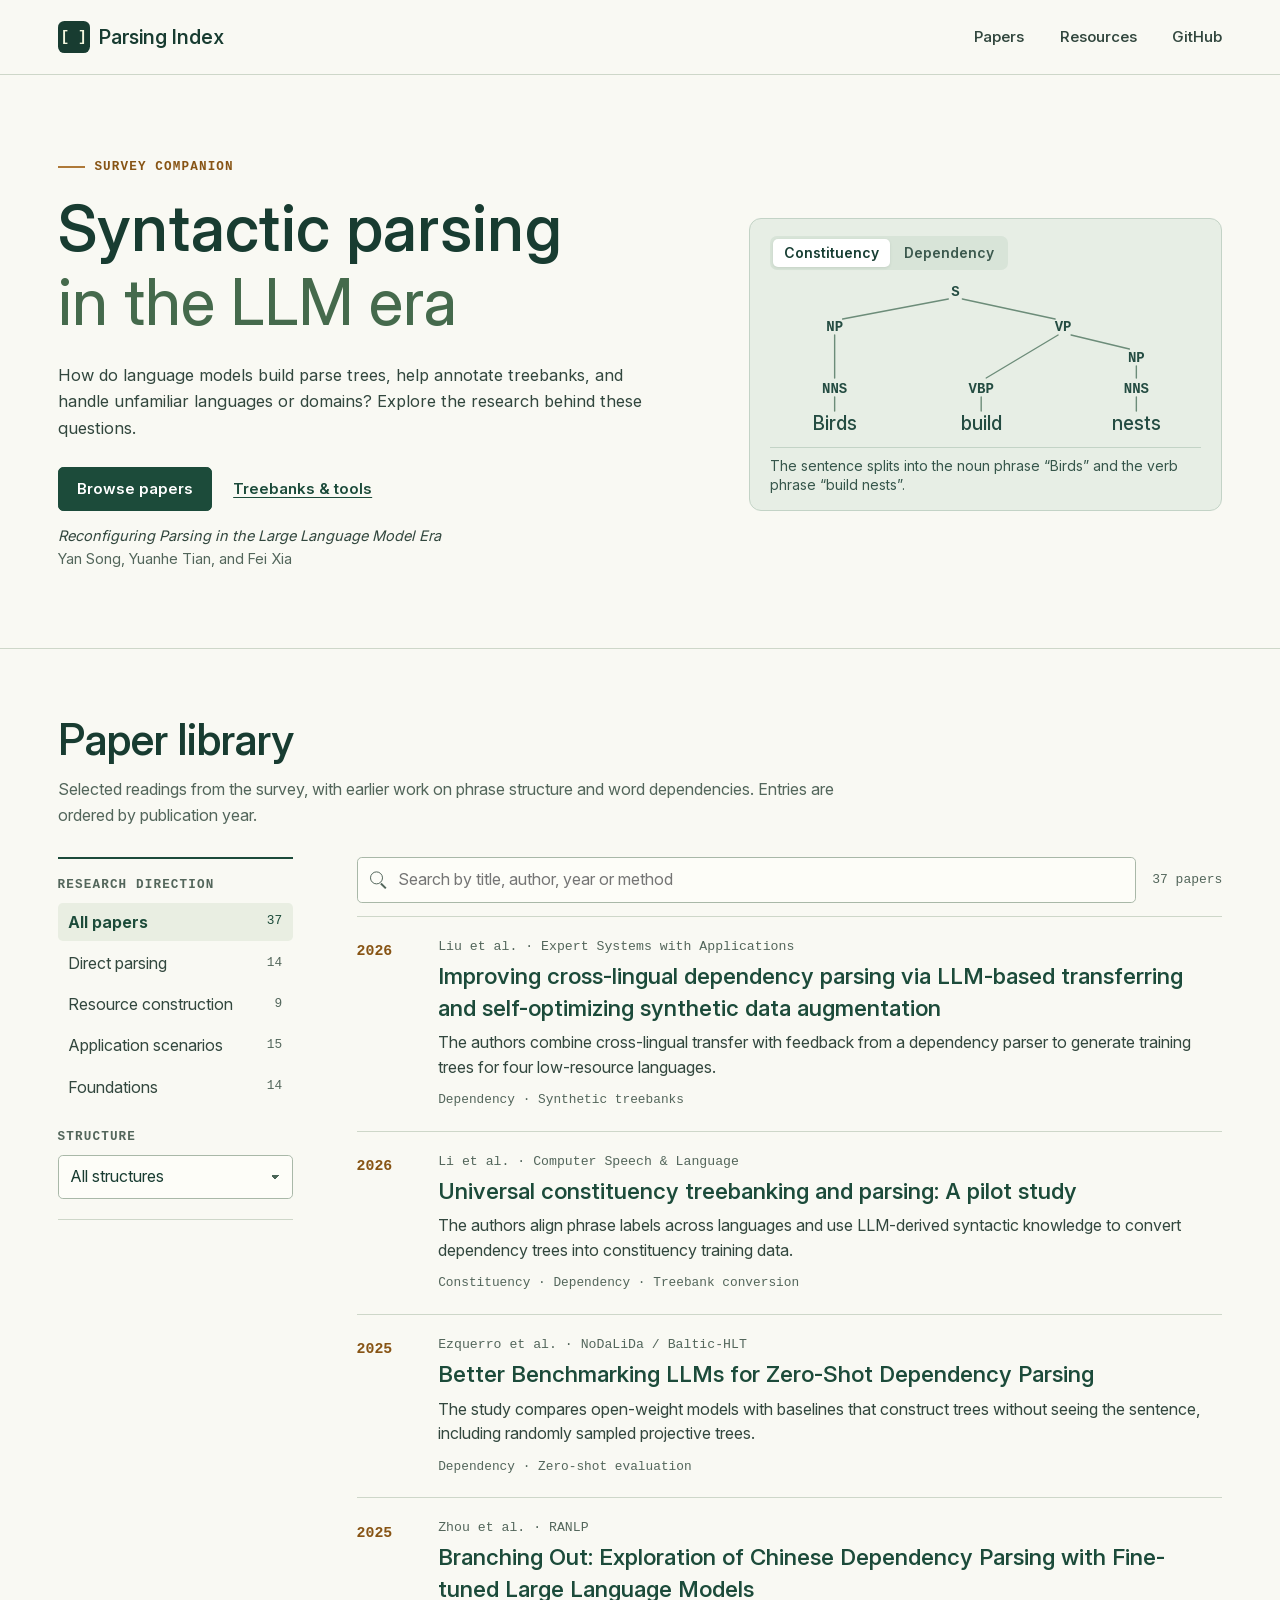
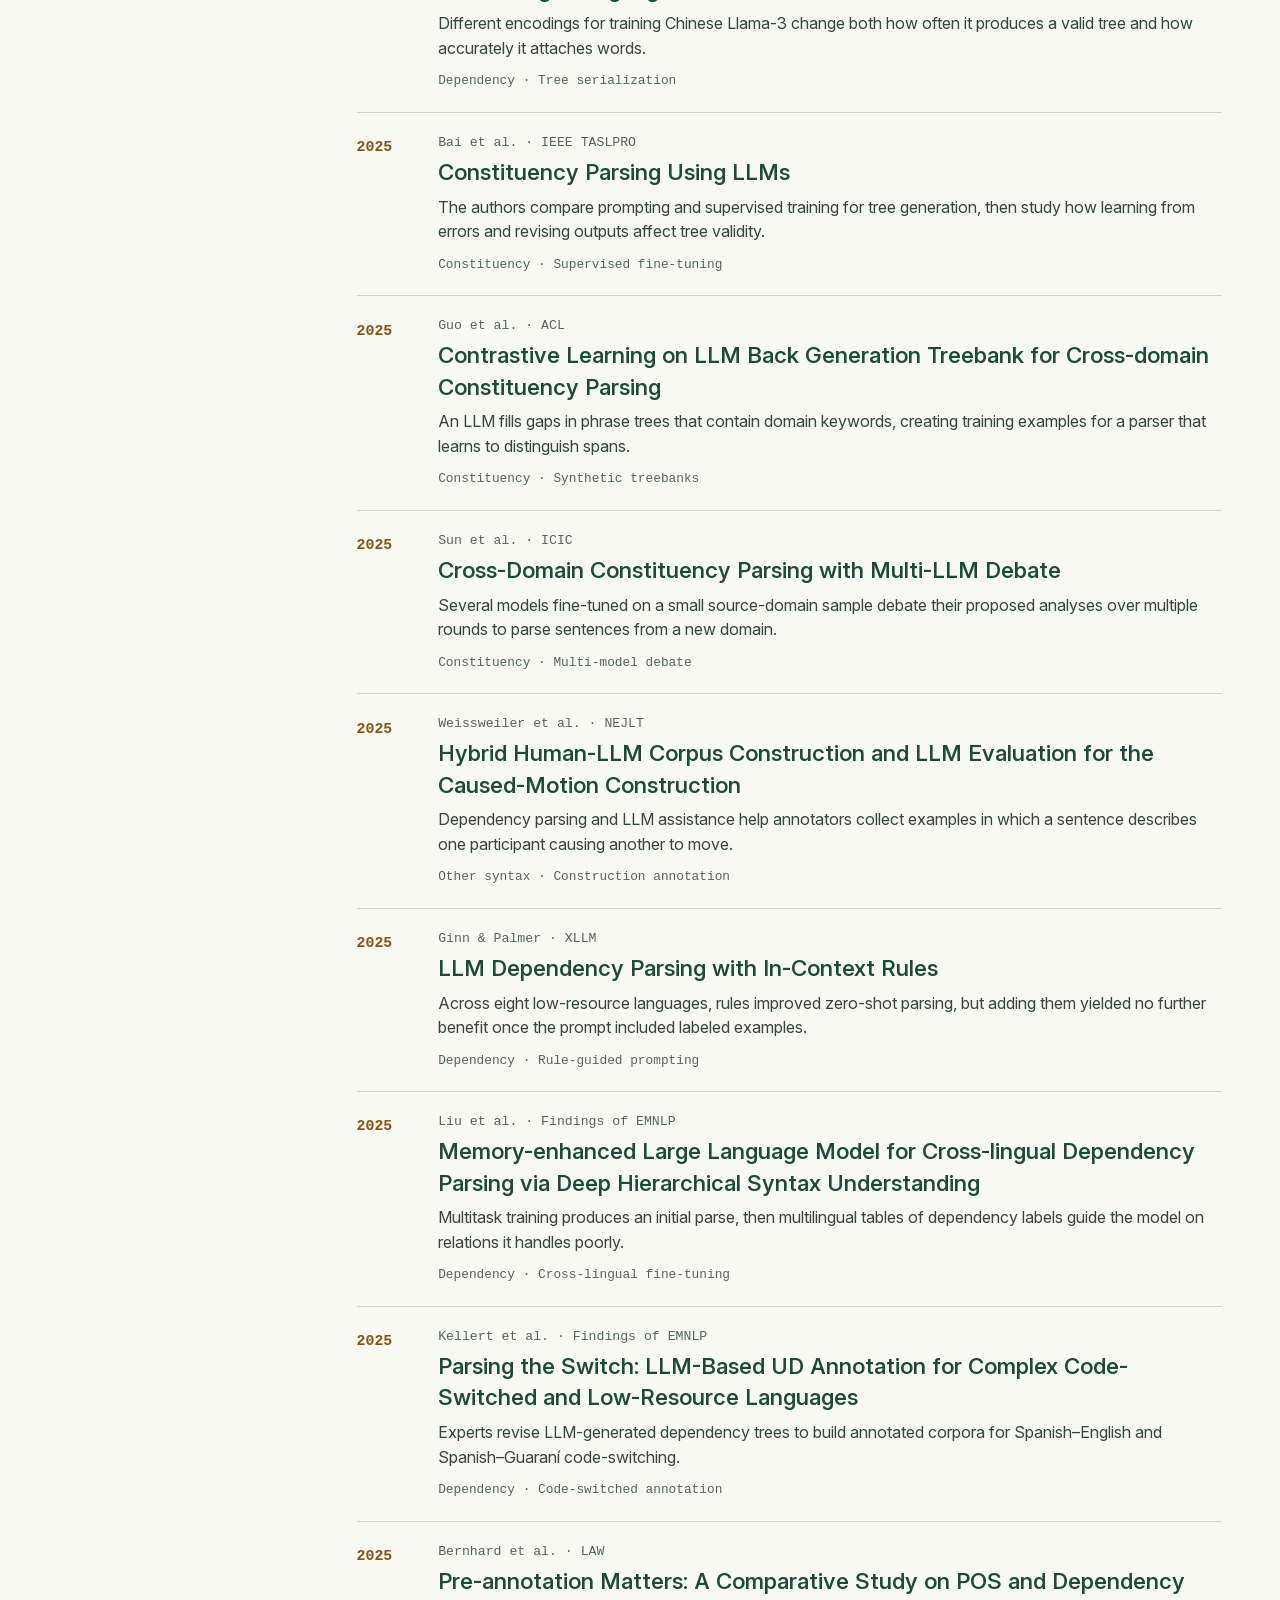
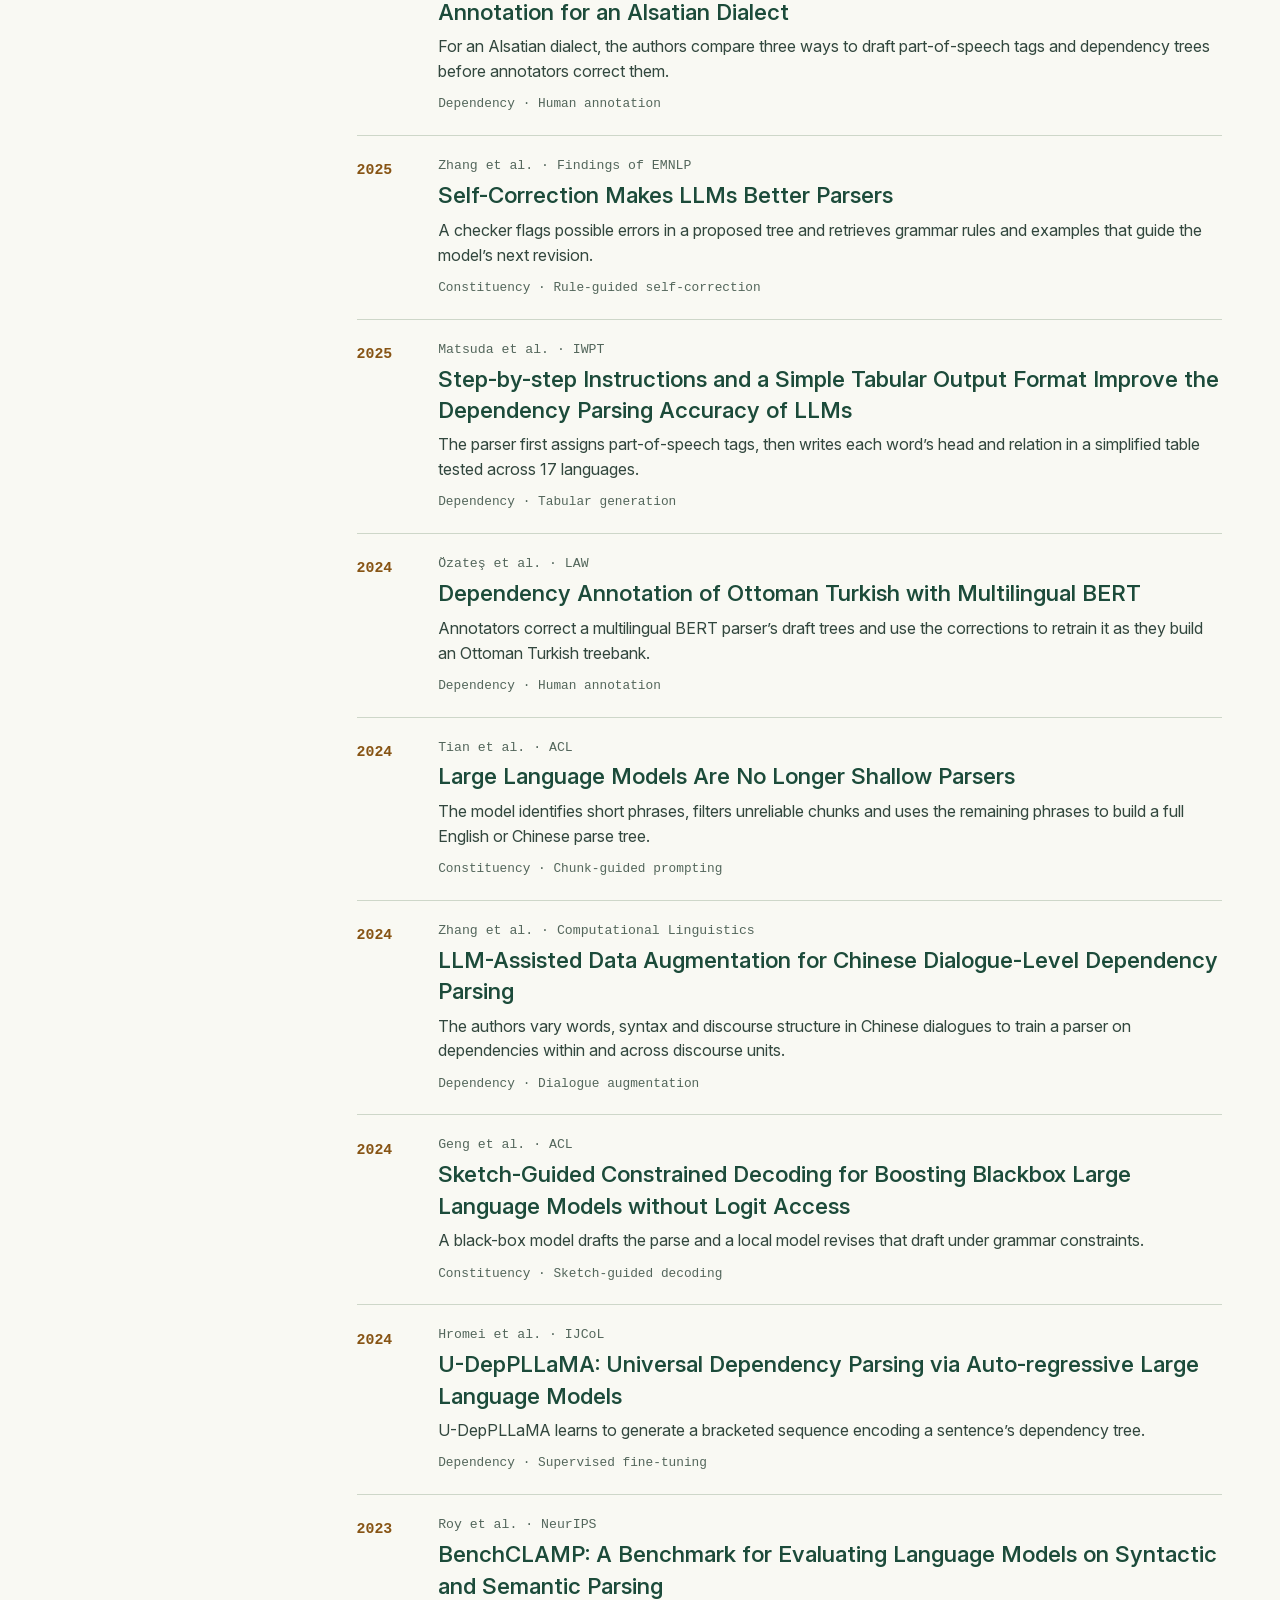
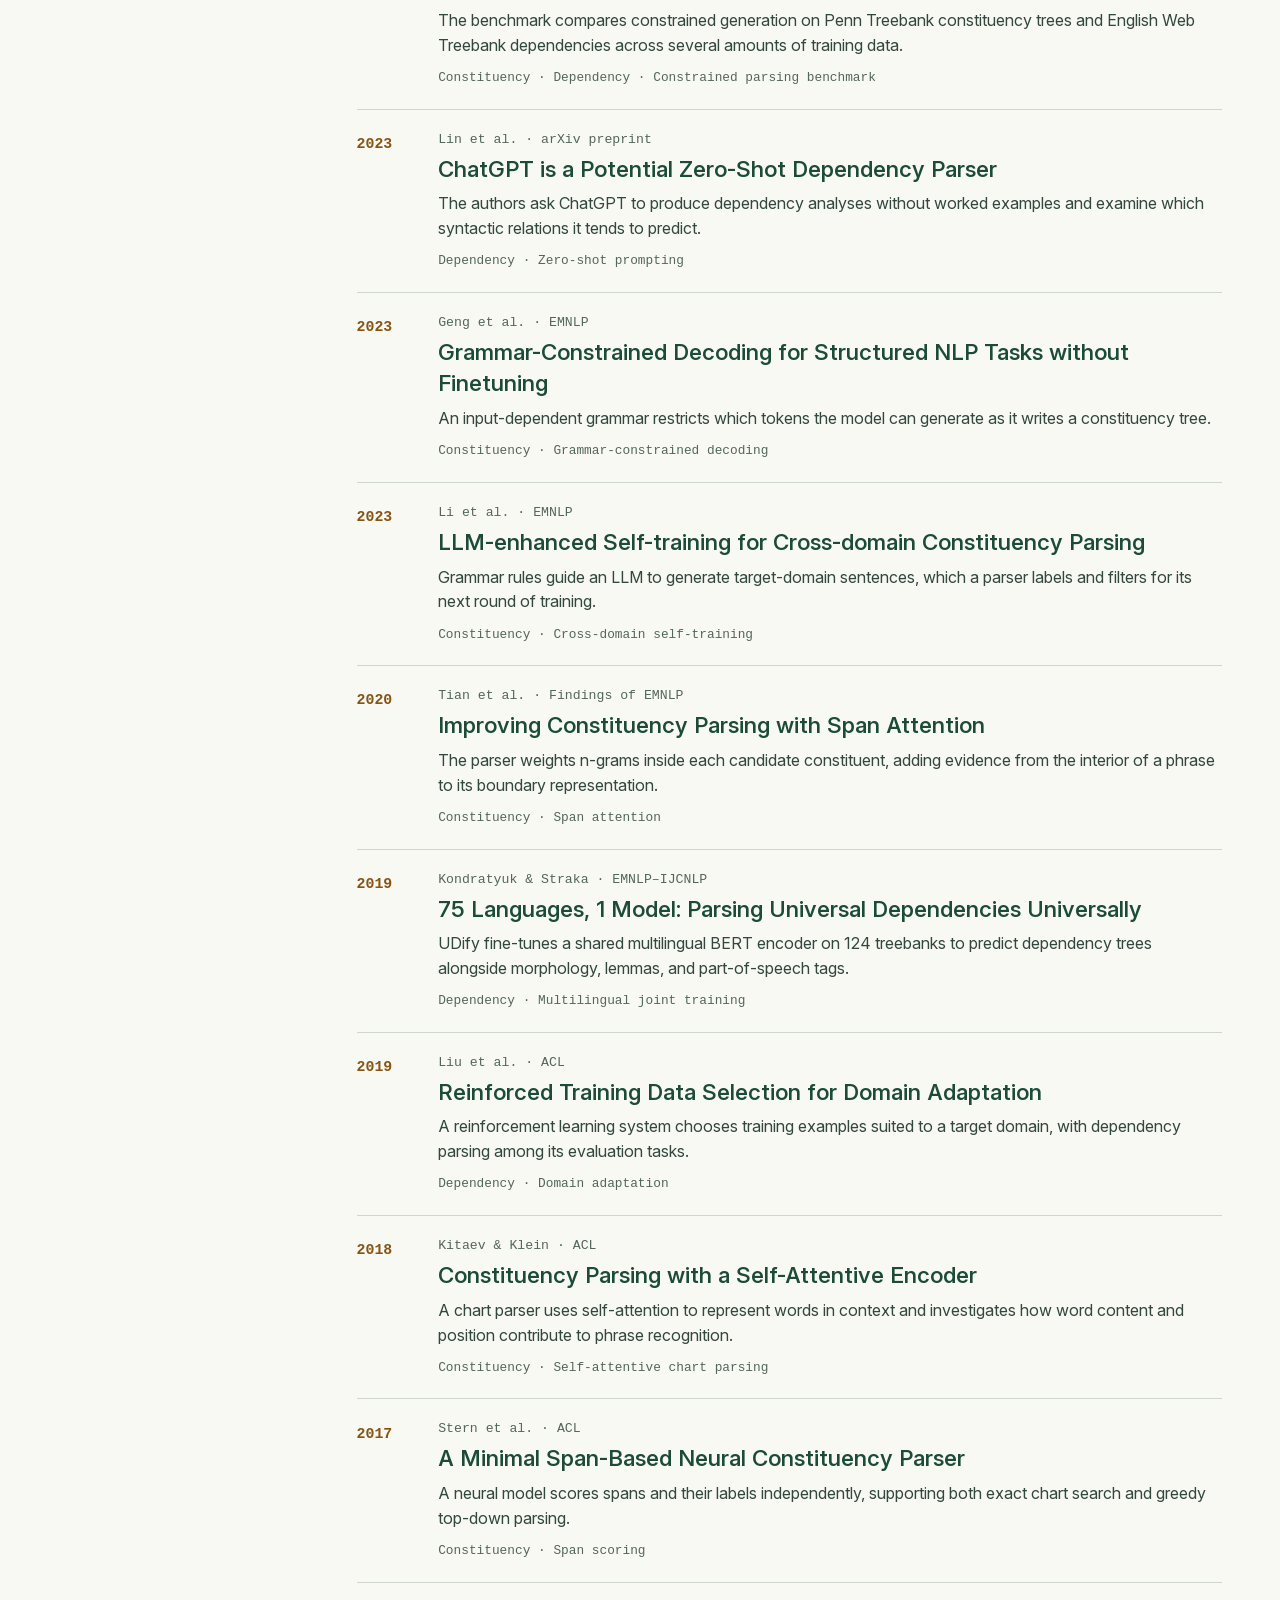
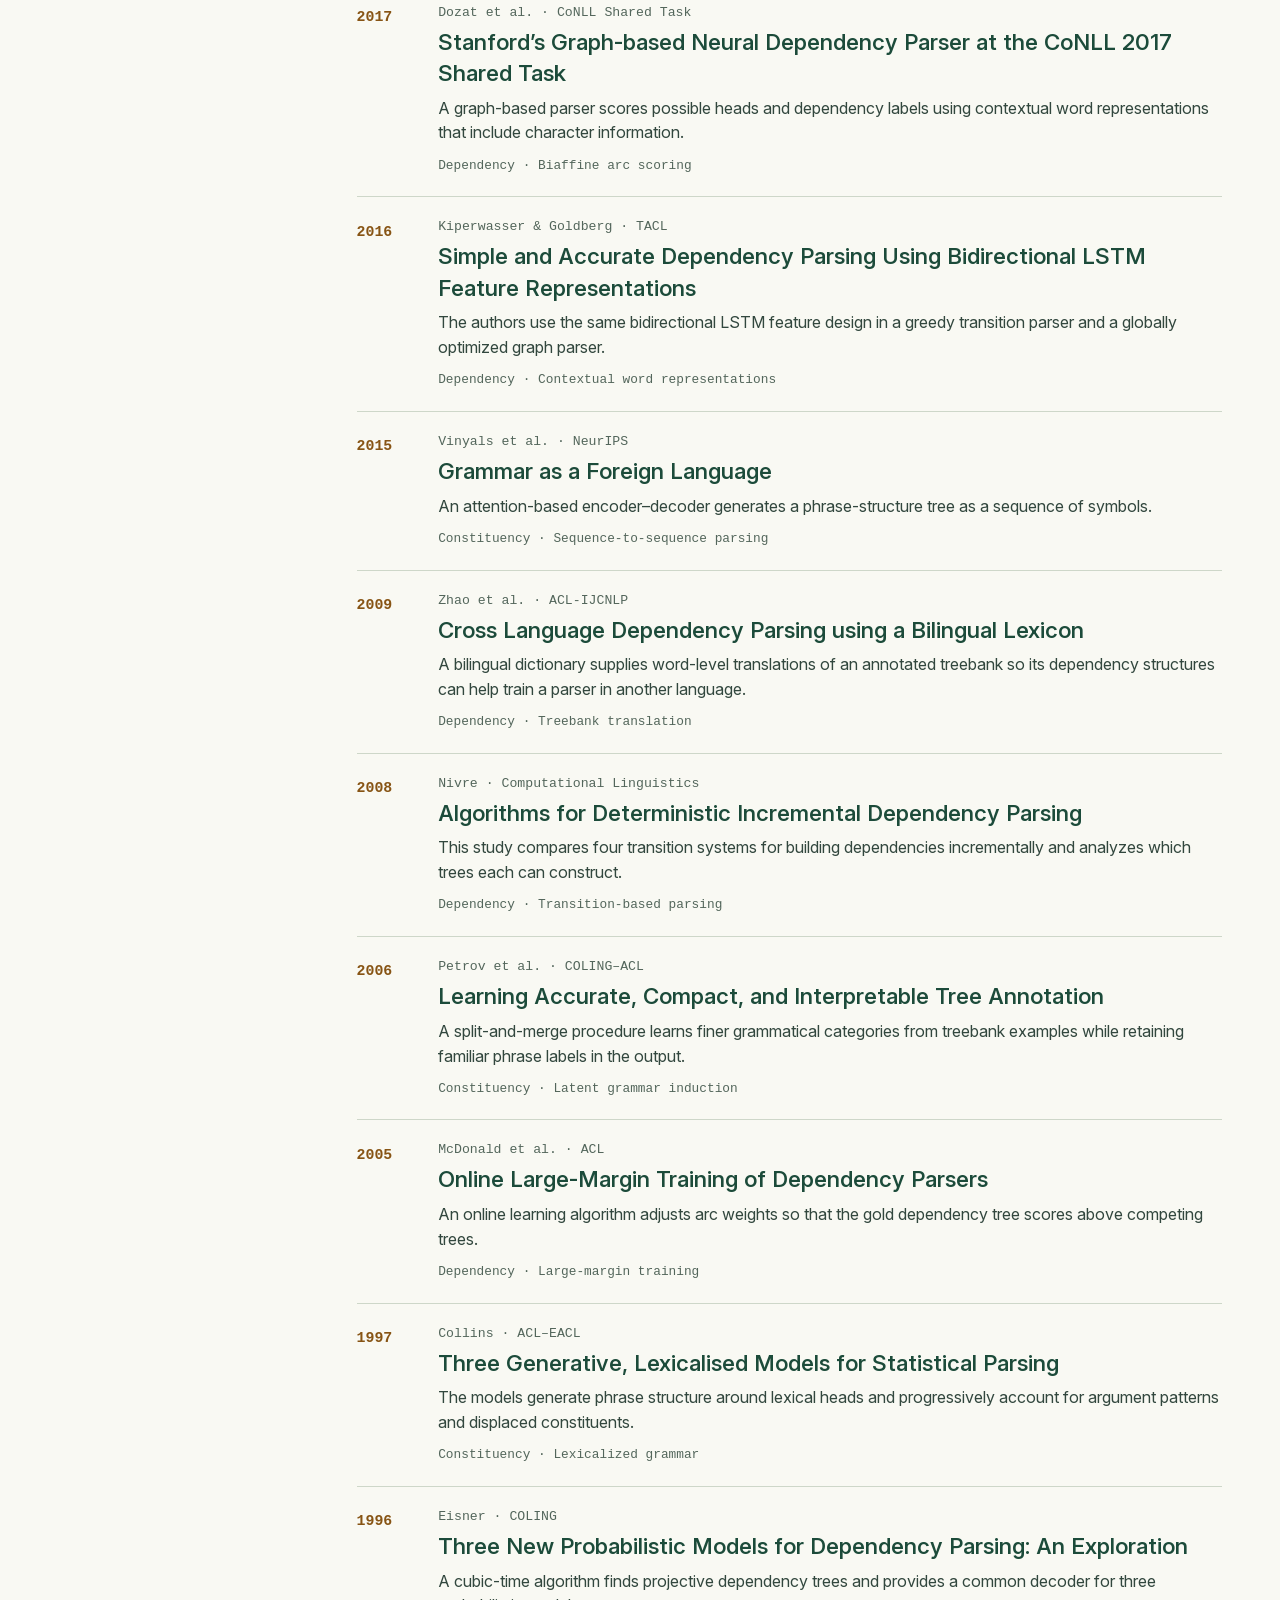
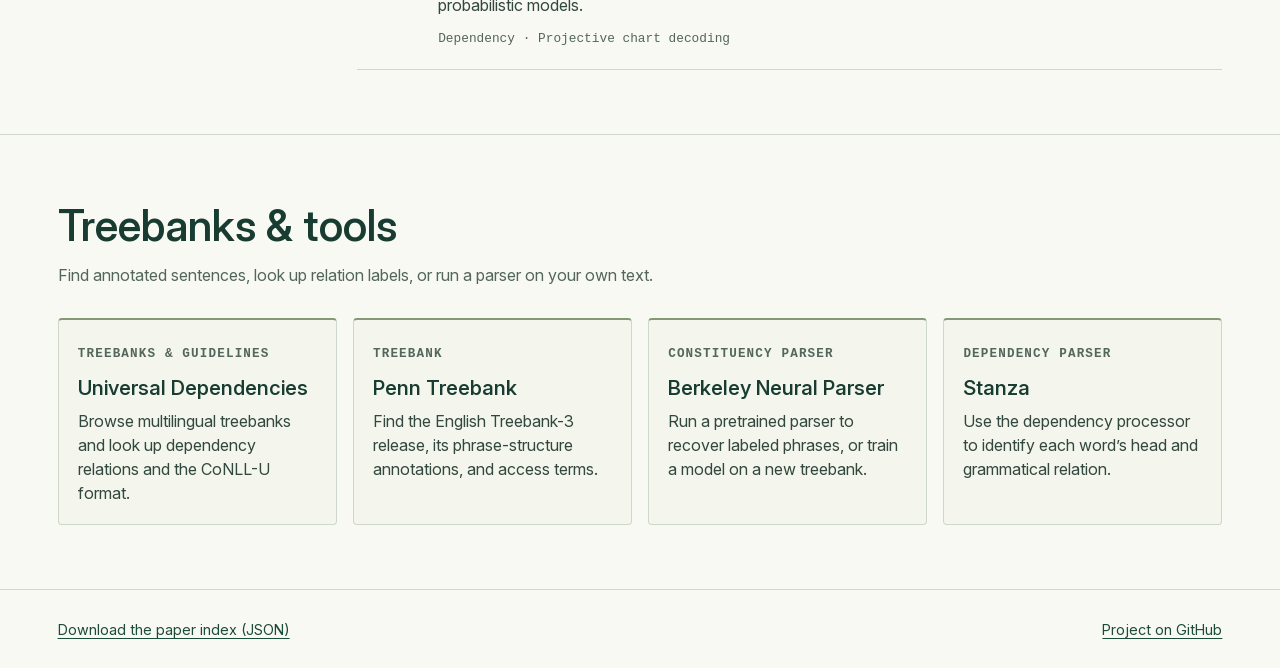
==== commit 5914e214: "Give the parsing index more open, readable typography" ====
--- a/index.html
+++ b/index.html
@@ -6,10 +6,11 @@
   <meta name="theme-color" content="#f9f9f3">
   <title>Syntactic Parsing in the LLM Era · Parsing Index</title>
   <meta name="description" content="An annotated collection of papers, treebanks and tools for constituency and dependency parsing, accompanying Reconfiguring Parsing in the Large Language Model Era.">
-  <link rel="stylesheet" href="site.css">
-  <link rel="stylesheet" href="diagram.css">
+  <link rel="preload" href="assets/InterVariable.woff2" as="font" type="font/woff2" crossorigin>
+  <link rel="stylesheet" href="site.css?v=inter">
+  <link rel="stylesheet" href="diagram.css?v=inter">
   <script defer src="library.js"></script>
-  <script defer src="diagram.js"></script>
+  <script defer src="diagram.js?v=inter"></script>
 </head>
 <body id="top">
   <a class="skip-link" href="#library">Skip to paper library</a>
@@ -107,7 +108,7 @@
   <div class="record-year">2025</div>
   <div class="record-body">
     <p class="record-meta">Bai et al. · IEEE TASLPRO</p>
-    <h3><a href="https://ieeexplore.ieee.org/document/11130901/">Constituency Parsing Using LLMs</a></h3>
+    <h3><a href="https://arxiv.org/abs/2310.19462">Constituency Parsing Using LLMs</a></h3>
     <p class="record-note">The authors compare prompting and supervised training for tree generation, then study how learning from errors and revising outputs affect tree validity.</p>
     <p class="record-tags">Constituency · Supervised fine-tuning</p>
   </div>
@@ -233,7 +234,7 @@
   <div class="record-year">2024</div>
   <div class="record-body">
     <p class="record-meta">Hromei et al. · IJCoL</p>
-    <h3><a href="https://doi.org/10.4000/125nm">U-DepPLLaMA: Universal Dependency Parsing via Auto-regressive Large Language Models</a></h3>
+    <h3><a href="https://pdfs.semanticscholar.org/ea85/a5fed41c12fe4795ba2829da908ab91f06da.pdf">U-DepPLLaMA: Universal Dependency Parsing via Auto-regressive Large Language Models</a></h3>
     <p class="record-note">U-DepPLLaMA learns to generate a bracketed sequence encoding a sentence’s dependency tree.</p>
     <p class="record-tags">Dependency · Supervised fine-tuning</p>
   </div>
--- a/site.css
+++ b/site.css
@@ -1,8 +1,8 @@
 @font-face {
-  font-family: "Instrument Serif";
-  src: url("./assets/InstrumentSerif-Regular.ttf") format("truetype");
+  font-family: "Inter";
+  src: url("./assets/InterVariable.woff2") format("woff2");
   font-style: normal;
-  font-weight: 400;
+  font-weight: 100 900;
   font-display: swap;
 }
 :root {
@@ -15,8 +15,7 @@
   --sage: #e9eee2;
   --line: #ced7c9;
   --accent: #875414;
-  --serif: "Instrument Serif", Georgia, "Times New Roman", serif;
-  --sans: "DM Sans", -apple-system, BlinkMacSystemFont, "Segoe UI", sans-serif;
+  --sans: "Inter", -apple-system, BlinkMacSystemFont, "Segoe UI", sans-serif;
   --mono: "IBM Plex Mono", ui-monospace, "SFMono-Regular", Consolas, monospace;
 }
 *, *::before, *::after { box-sizing: border-box; }
@@ -69,7 +68,7 @@
   align-items: center;
   gap: .6rem;
   color: var(--ink);
-  font: 400 1.65rem/1 var(--serif);
+  font: 550 1.25rem/1.3 var(--sans);
   text-decoration: none;
 }
 .brand-mark {
@@ -105,11 +104,11 @@
 h1, h2, h3, p { margin: 0; }
 .hero h1 {
   margin: 0;
-  font: 400 clamp(3.65rem, 6.65vw, 6.2rem)/.94 var(--serif);
-  letter-spacing: -.035em;
+  font: 540 clamp(2rem, 4.95vw, 4.3rem)/1.17 var(--sans);
+  letter-spacing: .005em;
 }
 .hero h1 br { display: none; }
-.hero h1 em { display: block; font-weight: 400; color: #456a4c; }
+.hero h1 em { display: block; font-style: normal; font-weight: 450; color: #456a4c; }
 .intro {
   max-width: 37rem;
   margin-top: 1.4rem;
@@ -139,7 +138,7 @@
 .secondary { text-decoration: underline; }
 .library, .resources { border-top: 1px solid var(--line); padding-block: clamp(2.6rem, 5vw, 4.75rem); }
 .section-title { margin-bottom: 1.8rem; }
-.section-title h2 { font: 400 clamp(2.65rem, 4.4vw, 4rem)/1.03 var(--serif); letter-spacing: -.025em; }
+.section-title h2 { font: 540 clamp(1.95rem, 3.4vw, 3rem)/1.23 var(--sans); }
 .section-title p { max-width: 52rem; margin-top: .65rem; color: var(--muted); }
 .catalog-layout { display: grid; grid-template-columns: minmax(11.875rem, 14.6875rem) minmax(0, 1fr); gap: clamp(1.75rem, 5vw, 4.25rem); align-items: start; }
 .controls {
@@ -213,7 +212,7 @@
 .record:last-child { border-bottom: 1px solid var(--line); }
 .record-year { padding-top: .2rem; color: var(--accent); font: 600 .93rem/1.5 var(--mono); }
 .record-meta { color: var(--muted); font: 500 .825rem/1.5 var(--mono); }
-.record h3 { margin: .2rem 0 .45rem; font: 400 clamp(1.55rem, 2.2vw, 2rem)/1.13 var(--serif); }
+.record h3 { margin: .2rem 0 .45rem; font: 550 clamp(1.2rem, 1.75vw, 1.52rem)/1.4 var(--sans); }
 .record h3 a { text-decoration: none; }
 .record h3 a:hover { text-decoration: underline; text-decoration-thickness: 1px; }
 .record-note { color: var(--body); line-height: 1.55; }
@@ -243,7 +242,7 @@
 }
 .resource-card:hover { background: var(--sage); border-top-color: var(--forest); }
 .resource-card small { color: var(--muted); }
-.resource-card h3 { margin: .6rem 0 .48rem; font: 400 1.65rem/1.12 var(--serif); }
+.resource-card h3 { margin: .6rem 0 .48rem; font: 550 1.27rem/1.35 var(--sans); }
 .resource-card p { color: var(--body); font-size: 1rem; line-height: 1.5; }
 footer { border-top: 1px solid var(--line); color: var(--muted); }
 .foot-wrap .survey-credit { margin: 0; }
@@ -257,12 +256,12 @@
 @media (max-width: 44rem) {
   .wrap { width: calc(100% - 2.25rem); }
   .nav-wrap { min-height: 4rem; gap: .75rem; flex-wrap: wrap; padding-block: .65rem; }
-  .brand { font-size: 1.45rem; }
+  .brand { font-size: 1.08rem; }
   .top-links { gap: .75rem; }
   .top-links a { font-size: .875rem; }
   .hero, .catalog-layout { grid-template-columns: 1fr; }
   .hero { gap: 2rem; }
-  .hero h1 { font-size: clamp(3.4rem, 12vw, 4.75rem); }
+  .hero h1 { font-size: clamp(2rem, 8.9vw, 3.5rem); }
   .catalog-layout { gap: 1.3rem; }
   .controls { position: static; }
   .topic-buttons { display: flex; flex-wrap: wrap; gap: .4rem; }
--- a/diagram.css
+++ b/diagram.css
@@ -23,7 +23,7 @@
 .syntax-figure__choices button {
   appearance: none;
   cursor: pointer;
-  font: 600 .875rem/1.3 "Inter", -apple-system, BlinkMacSystemFont, sans-serif;
+  font: 600 .875rem/1.3 var(--sans);
   color: #3c594e;
   background: transparent;
   border: 0;
@@ -53,7 +53,7 @@
   min-height: 2.7em;
   padding-top: 9px;
   border-top: 1px solid #c3d3c6;
-  font: 400 .875rem/1.35 "Inter", -apple-system, BlinkMacSystemFont, sans-serif;
+  font: 400 .875rem/1.35 var(--sans);
   color: #36564b;
 }
 
